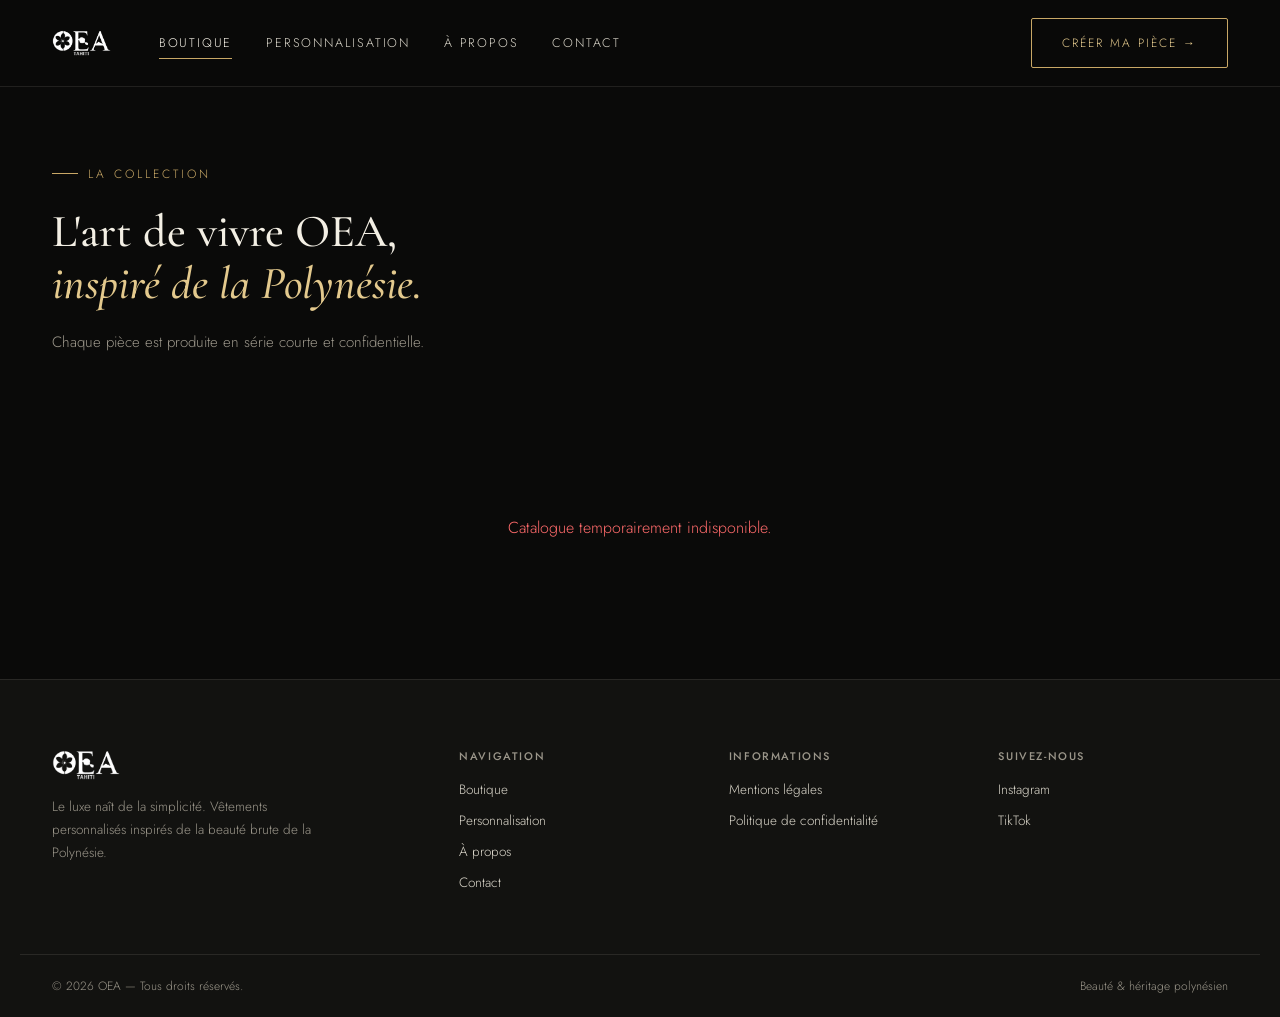
==== oea/index.html @ b90d3b5a "Add files via upload" ====
<!DOCTYPE html>
<html lang="fr">
<head>
<meta charset="UTF-8">
<meta name="viewport" content="width=device-width, initial-scale=1.0">
<title>Boutique — OEA</title>
<meta name="description" content="Découvrez la collection OEA : pièces exclusives façonnées et inspirées de la Polynésie.">
<link rel="icon" href="data:,">
<link rel="stylesheet" href="css/style.css">
<link rel="manifest" href="manifest.json">
<style>
  .product-grid-dynamic { display: grid; grid-template-columns: repeat(auto-fill, minmax(280px, 1fr)); gap: 24px; }
  .card-prod { background: #141414; border: 1px solid #222; border-radius: 12px; overflow: hidden; display: flex; flex-direction: column; justify-content: space-between; }
  .card-img-wrap { width: 100%; aspect-ratio: 1; background: #1a1a1a; overflow: hidden; position: relative; }
  .card-img-wrap img { width: 100%; height: 100%; object-fit: cover; }
  .card-content { padding: 20px; flex-grow: 1; display: flex; flex-direction: column; justify-content: space-between; }
  .card-badge { font-size: 11px; text-transform: uppercase; letter-spacing: 1.5px; color: #c5a880; margin-bottom: 8px; }
  .card-title { font-size: 1.15rem; font-weight: 600; color: #fff; margin-bottom: 6px; }
  .card-price { font-size: 1.25rem; font-weight: 700; color: #c5a880; margin-bottom: 12px; }
  .card-desc { font-size: 0.85rem; color: #999; line-height: 1.4; margin-bottom: 16px; }
  .btn-buy { display: block; text-align: center; background: #c5a880; color: #0a0a0a; font-weight: 600; padding: 10px; border-radius: 6px; text-decoration: none; transition: opacity 0.2s; }
  .btn-buy:hover { opacity: 0.9; }
</style>
</head>
<body>

<header class="site-header">
  <div class="header-inner">
    <a href="index.html" class="logo" aria-label="OEA Tahiti — accueil">
      <img src="assets/images/logo-oea-mark-dark.png" alt="OEA Tahiti" class="logo-mark-img">
    </a>
    <nav class="main-nav" id="main-nav">
      <a href="boutique.html" aria-current="page">Boutique</a>
      <a href="personnalisation.html">Personnalisation</a>
      <a href="a-propos.html">À propos</a>
      <a href="contact.html">Contact</a>
    </nav>
    <a href="personnalisation.html#devis" class="btn btn-outline-gold header-cta">Créer ma pièce →</a>
    <button class="nav-toggle" id="navToggle" aria-label="Ouvrir le menu" aria-expanded="false">☰</button>
  </div>
</header>

<main>
  <section class="page-hero">
    <div class="container">
      <span class="eyebrow">La collection</span>
      <h1>L'art de vivre OEA,<br><em>inspiré de la Polynésie.</em></h1>
      <p class="lead">Chaque pièce est produite en série courte et confidentielle.</p>
    </div>
  </section>

  <section class="section">
    <div class="container">
      <div id="loading" style="text-align:center; padding: 40px; color: #c5a880;">Chargement de la collection OEA...</div>
      <div id="error" style="display:none; text-align:center; color:#ff6b6b; padding: 30px;"></div>
      <div class="product-grid-dynamic" id="products"></div>
    </div>
  </section>
</main>

<footer class="site-footer">
  <div class="container footer-inner">
    <div class="footer-brand">
      <span class="logo">
        <img src="assets/images/logo-oea-mark-dark.png" alt="OEA Tahiti" class="logo-mark-img">
      </span>
      <p>Le luxe naît de la simplicité. Vêtements personnalisés inspirés de la beauté brute de la Polynésie.</p>
    </div>
    <div class="footer-col">
      <h4>Navigation</h4>
      <a href="boutique.html">Boutique</a>
      <a href="personnalisation.html">Personnalisation</a>
      <a href="a-propos.html">À propos</a>
      <a href="contact.html">Contact</a>
    </div>
    <div class="footer-col">
      <h4>Informations</h4>
      <a href="mentions-legales.html">Mentions légales</a>
      <a href="politique-confidentialite.html">Politique de confidentialité</a>
    </div>
    <div class="footer-col">
      <h4>Suivez-nous</h4>
      <a href="#" target="_blank" rel="noopener">Instagram</a>
      <a href="#" target="_blank" rel="noopener">TikTok</a>
    </div>
  </div>
  <div class="footer-bottom">
    <span>© 2026 OEA — Tous droits réservés.</span>
    <span>Beauté &amp; héritage polynésien</span>
  </div>
</footer>

<script>
  const API_URL = "https://oea.hinovadigital.workers.dev";

  function getField(fields, names) {
    for (const name of names) {
      if (fields[name] !== undefined && fields[name] !== null && fields[name] !== "") return fields[name];
    }
    return null;
  }

  async function loadProducts() {
    try {
      const res = await fetch(API_URL);
      if (!res.ok) throw new Error("Erreur " + res.status);
      const data = await res.json();
      const records = data.records || [];

      if (records.length === 0) {
        document.getElementById("error").style.display = "block";
        document.getElementById("error").textContent = "Aucun produit trouvé actuellement.";
        document.getElementById("loading").style.display = "none";
        return;
      }

      document.getElementById("products").innerHTML = records.map(record => {
        const f = record.fields || {};
        const name = getField(f, ["Nom", "Name", "Titre", "Title"]) || "Pièce OEA";
        const price = getField(f, ["Prix", "Price", "Prix (€)"]) || "";
        const category = getField(f, ["Catégorie", "Categorie", "Category"]) || "Édition Limitée";
        const desc = getField(f, ["Description", "Détails", "Details"]) || "";
        const stripeLink = getField(f, ["Stripe", "Lien Stripe", "Payment Link", "Url"]) || "personnalisation.html#devis";
        
        let imgUrl = "assets/images/produit-hoodie-front.jpg";
        const imgField = getField(f, ["Image", "Images", "Photos", "Photo"]);
        if (Array.isArray(imgField) && imgField[0]?.url) imgUrl = imgField[0].url;
        else if (typeof imgField === "string") imgUrl = imgField;

        return `
          <div class="card-prod">
            <div class="card-img-wrap">
              <img src="${imgUrl}" alt="${name}" loading="lazy">
            </div>
            <div class="card-content">
              <div>
                <span class="card-badge">${category}</span>
                <div class="card-title">${name}</div>
                <div class="card-price">${price}</div>
                <p class="card-desc">${desc}</p>
              </div>
              <a href="${stripeLink}" class="btn-buy">Commander →</a>
            </div>
          </div>
        `;
      }).join("");

      document.getElementById("loading").style.display = "none";
    } catch (err) {
      document.getElementById("loading").style.display = "none";
      document.getElementById("error").style.display = "block";
      document.getElementById("error").textContent = "Catalogue temporairement indisponible.";
    }
  }

  loadProducts();
  if ('serviceWorker' in navigator) navigator.serviceWorker.register('/sw.js');
</script>
<script src="js/main.js"></script>
</body>
</html>
---- oea/css/style.css ----
/* ==========================================================================
   OEA — feuille de style principale
   Marque minimaliste, luxe & héritage polynésien
   ========================================================================== */

@import url('https://fonts.googleapis.com/css2?family=Cormorant+Garamond:ital,wght@0,400;0,500;0,600;1,400;1,500&family=Jost:wght@300;400;500;600&display=swap');

:root {
  /* Couleurs */
  --oea-black: #0a0a09;
  --oea-black-soft: #121210;
  --oea-panel: #16160f;
  --oea-border: rgba(240, 235, 220, 0.1);
  --oea-cream: #f3efe4;
  --oea-text: #d9d5c9;
  --oea-text-muted: #9b968a;
  --oea-gold: #c9a866;
  --oea-gold-light: #e3c98d;
  --oea-blue: #7c9cc4;
  --oea-lagoon-1: #0d2b30;
  --oea-lagoon-2: #123a3f;
  --oea-lagoon-3: #1c5a5e;

  /* Typo */
  --font-display: 'Cormorant Garamond', 'Georgia', serif;
  --font-body: 'Jost', 'Segoe UI', sans-serif;

  /* Rythme */
  --container: 1240px;
  --radius: 2px;
}

* { box-sizing: border-box; }
html { scroll-behavior: smooth; }

html, body {
  margin: 0;
  padding: 0;
  background: var(--oea-black);
  color: var(--oea-text);
  font-family: var(--font-body);
  font-weight: 300;
  -webkit-font-smoothing: antialiased;
}

body { overflow-x: hidden; }

a { color: inherit; text-decoration: none; }
img { max-width: 100%; display: block; }
button { font-family: inherit; cursor: pointer; }

h1, h2, h3, h4 {
  font-family: var(--font-display);
  font-weight: 500;
  color: var(--oea-cream);
  line-height: 1.15;
  margin: 0;
}

em, .accent {
  font-style: italic;
  color: var(--oea-gold-light);
  font-weight: 500;
}

p { margin: 0; line-height: 1.7; color: var(--oea-text); }

.container {
  max-width: var(--container);
  margin: 0 auto;
  padding: 0 32px;
}

.eyebrow {
  display: inline-flex;
  align-items: center;
  gap: 10px;
  font-family: var(--font-body);
  font-size: 12px;
  letter-spacing: 3px;
  text-transform: uppercase;
  color: var(--oea-gold);
  margin-bottom: 20px;
}
.eyebrow::before {
  content: "";
  width: 26px;
  height: 1px;
  background: var(--oea-gold);
  display: inline-block;
}

.reduced-motion-safe { transition: none !important; animation: none !important; }
@media (prefers-reduced-motion: reduce) {
  * { transition: none !important; animation: none !important; scroll-behavior: auto !important; }
}

/* ------------------------- Boutons ------------------------- */
.btn {
  display: inline-flex;
  align-items: center;
  gap: 8px;
  padding: 15px 30px;
  font-family: var(--font-body);
  font-size: 12px;
  letter-spacing: 2px;
  text-transform: uppercase;
  border: 1px solid transparent;
  border-radius: var(--radius);
  transition: all 0.25s ease;
  white-space: nowrap;
}
.btn-gold {
  background: var(--oea-gold);
  color: var(--oea-black);
  font-weight: 500;
}
.btn-gold:hover { background: var(--oea-gold-light); transform: translateY(-1px); }
.btn-outline {
  border-color: rgba(243, 239, 228, 0.35);
  color: var(--oea-cream);
}
.btn-outline:hover { border-color: var(--oea-cream); background: rgba(255,255,255,0.04); }
.btn-outline-gold {
  border-color: var(--oea-gold);
  color: var(--oea-gold-light);
}
.btn-outline-gold:hover { background: rgba(201, 168, 102, 0.1); }
.btn:focus-visible, a:focus-visible, button:focus-visible, input:focus-visible, textarea:focus-visible, select:focus-visible {
  outline: 2px solid var(--oea-gold-light);
  outline-offset: 3px;
}

/* ------------------------- Header ------------------------- */
.site-header {
  position: sticky;
  top: 0;
  z-index: 100;
  background: rgba(10, 10, 9, 0.82);
  backdrop-filter: blur(10px);
  border-bottom: 1px solid var(--oea-border);
}
.header-inner {
  max-width: var(--container);
  margin: 0 auto;
  padding: 18px 32px;
  display: flex;
  align-items: center;
  gap: 40px;
}
.logo { display: flex; align-items: center; flex-shrink: 0; }
.logo-mark-img { display: block; height: 26px; width: auto; }
.footer-brand .logo-mark-img { height: 30px; }
/* Version agrandie et authentique pour la section symbolique (à propos) */
.logo-showcase-card {
  max-width: 420px;
  margin: 0 auto 8px;
  background: var(--oea-cream);
  border-radius: var(--radius);
  padding: 34px 30px 26px;
  display: flex;
  justify-content: center;
}
.logo-showcase-card img { display: block; height: 90px; width: auto; }
.logo-showcase-caption {
  text-align: center;
  font-family: var(--font-body);
  font-size: 12px;
  color: var(--oea-text-muted);
  margin-bottom: 50px;
}
.main-nav {
  display: flex;
  gap: 34px;
  margin: 0 auto 0 8px;
  flex: 1;
}
.main-nav a {
  font-size: 12.5px;
  letter-spacing: 1.8px;
  text-transform: uppercase;
  color: var(--oea-text);
  padding: 6px 0;
  border-bottom: 1px solid transparent;
  transition: color 0.2s ease, border-color 0.2s ease;
}
.main-nav a:hover, .main-nav a[aria-current="page"] {
  color: var(--oea-cream);
  border-color: var(--oea-gold);
}
.header-cta { flex-shrink: 0; }
.nav-toggle {
  display: none;
  background: none;
  border: 1px solid var(--oea-border);
  color: var(--oea-cream);
  width: 40px;
  height: 40px;
  font-size: 18px;
  border-radius: var(--radius);
}

@media (max-width: 900px) {
  .main-nav { display: none; }
  .header-cta { display: none; }
  .nav-toggle { display: block; }
  .header-inner { justify-content: space-between; padding: 16px 20px; }
  .main-nav.open {
    display: flex;
    flex-direction: column;
    position: absolute;
    top: 100%;
    left: 0;
    right: 0;
    background: var(--oea-black-soft);
    border-bottom: 1px solid var(--oea-border);
    padding: 18px 24px 26px;
    gap: 18px;
    margin: 0;
  }
  .main-nav.open + .header-cta,
  .header-cta.open { display: inline-flex; }
}

/* ------------------------- Hero ------------------------- */
.hero {
  position: relative;
  min-height: 88vh;
  display: flex;
  align-items: center;
  overflow: hidden;
  background: radial-gradient(ellipse at 75% 30%, var(--oea-lagoon-3) 0%, var(--oea-lagoon-2) 38%, var(--oea-lagoon-1) 62%, var(--oea-black) 100%);
}
.hero-bg-img {
  position: absolute;
  inset: 0;
  width: 100%;
  height: 100%;
  object-fit: cover;
  object-position: center;
}
.hero::after {
  content: "";
  position: absolute;
  inset: 0;
  background: linear-gradient(90deg, rgba(10,10,9,0.86) 0%, rgba(10,10,9,0.55) 42%, rgba(10,10,9,0.15) 68%, rgba(10,10,9,0.35) 100%);
  pointer-events: none;
}
.hero-inner {
  position: relative;
  z-index: 2;
  max-width: var(--container);
  margin: 0 auto;
  padding: 0 32px;
  width: 100%;
}
.hero-content { max-width: 640px; }
.hero h1 {
  font-size: clamp(34px, 5vw, 58px);
  margin-bottom: 24px;
}
.hero p.lead {
  font-size: 16px;
  color: var(--oea-text);
  max-width: 520px;
  margin-bottom: 34px;
}
.hero-ctas { display: flex; gap: 16px; flex-wrap: wrap; margin-bottom: 22px; }
.hero-note { font-size: 12px; color: var(--oea-text-muted); letter-spacing: 0.5px; }

/* ------------------------- Sections génériques ------------------------- */
.section { padding: 110px 0; }
.section-tight { padding: 70px 0; }
.section-head { display: flex; justify-content: space-between; align-items: flex-end; gap: 24px; margin-bottom: 56px; flex-wrap: wrap; }
.section-head h2 { font-size: clamp(28px, 3.4vw, 42px); max-width: 620px; }
.section-head .section-link { font-size: 12px; letter-spacing: 2px; text-transform: uppercase; color: var(--oea-gold-light); border-bottom: 1px solid rgba(201,168,102,0.4); padding-bottom: 4px; white-space: nowrap; }
.section-head .section-link:hover { border-color: var(--oea-gold-light); }
.section-alt { background: var(--oea-black-soft); }
.section-lede { max-width: 640px; margin: 0 auto 56px; text-align: center; }
.section-lede p { color: var(--oea-text-muted); font-size: 15px; }

/* ------------------------- Grille produits ------------------------- */
.product-grid {
  display: grid;
  grid-template-columns: repeat(4, 1fr);
  gap: 26px;
}
.product-card {
  background: var(--oea-panel);
  border: 1px solid var(--oea-border);
  border-radius: var(--radius);
  overflow: hidden;
  transition: border-color 0.25s ease, transform 0.25s ease;
}
.product-card:hover { border-color: rgba(201,168,102,0.4); transform: translateY(-4px); }
.product-media {
  position: relative;
  aspect-ratio: 4 / 5;
  background: linear-gradient(160deg, var(--oea-lagoon-2), var(--oea-black-soft));
  overflow: hidden;
}
.product-media img { width: 100%; height: 100%; object-fit: cover; }
.product-badge {
  position: absolute;
  top: 14px;
  left: 14px;
  background: rgba(10,10,9,0.72);
  border: 1px solid rgba(201,168,102,0.5);
  color: var(--oea-gold-light);
  font-size: 10px;
  letter-spacing: 1.6px;
  text-transform: uppercase;
  padding: 5px 10px;
}
.product-body { padding: 20px 20px 22px; }
.product-body h3 { font-size: 21px; margin-bottom: 6px; }
.product-body .desc { font-size: 13.5px; color: var(--oea-text-muted); margin-bottom: 16px; }
.product-foot { display: flex; align-items: center; justify-content: space-between; }
.product-price { font-family: var(--font-display); font-size: 19px; color: var(--oea-cream); }
.product-link { font-size: 11px; letter-spacing: 1.4px; text-transform: uppercase; color: var(--oea-gold-light); background: none; border: none; padding: 0; }
.product-link:hover { color: var(--oea-cream); }

@media (max-width: 1000px) { .product-grid { grid-template-columns: repeat(2, 1fr); } }
@media (max-width: 560px) { .product-grid { grid-template-columns: 1fr; } }

/* ------------------------- Maison / à propos split ------------------------- */
.split {
  display: grid;
  grid-template-columns: 0.9fr 1fr;
  gap: 70px;
  align-items: center;
}
.split-media { position: relative; }
.split-media .frame {
  position: relative;
  aspect-ratio: 3 / 4;
  background: linear-gradient(155deg, #3a2a12, #1a1206 60%, #0a0a09);
  border-radius: var(--radius);
  overflow: hidden;
}
.split-media .frame img { width: 100%; height: 100%; object-fit: cover; }
.split-tag {
  position: absolute;
  left: -1px;
  bottom: -1px;
  background: var(--oea-black);
  border: 1px solid var(--oea-border);
  padding: 20px 26px;
  max-width: 250px;
}
.split-tag .tag-title { font-family: var(--font-display); font-style: italic; color: var(--oea-gold-light); font-size: 20px; margin-bottom: 6px; }
.split-tag .tag-sub { font-size: 10.5px; letter-spacing: 1.4px; text-transform: uppercase; color: var(--oea-text-muted); }
.split-copy h2 { font-size: clamp(28px, 3.6vw, 44px); margin-bottom: 22px; }
.split-copy p { color: var(--oea-text-muted); margin-bottom: 18px; font-size: 15px; }
.stat-row { display: flex; gap: 42px; margin-top: 36px; padding-top: 30px; border-top: 1px solid var(--oea-border); flex-wrap: wrap; }
.stat-row .stat-num { font-family: var(--font-display); font-size: 28px; color: var(--oea-cream); }
.stat-row .stat-label { font-size: 10.5px; letter-spacing: 1.4px; text-transform: uppercase; color: var(--oea-text-muted); margin-top: 4px; }

@media (max-width: 880px) {
  .split { grid-template-columns: 1fr; gap: 40px; }
  .split-media .frame { aspect-ratio: 16/10; }
  .split-tag { position: static; margin-top: -1px; max-width: none; }
}

/* ------------------------- Feature grid (l'art de faire) ------------------------- */
.feature-grid {
  display: grid;
  grid-template-columns: repeat(4, 1fr);
  gap: 1px;
  background: var(--oea-border);
  border: 1px solid var(--oea-border);
}
.feature-card { background: var(--oea-black); padding: 34px 28px; }
.feature-icon { width: 30px; height: 30px; color: var(--oea-gold); margin-bottom: 20px; }
.feature-icon svg { width: 100%; height: 100%; }
.feature-card h3 { font-size: 18px; margin-bottom: 10px; }
.feature-card p { font-size: 13.5px; color: var(--oea-text-muted); }

@media (max-width: 900px) { .feature-grid { grid-template-columns: repeat(2, 1fr); } }
@media (max-width: 540px) { .feature-grid { grid-template-columns: 1fr; } }

/* ------------------------- Process (étapes) ------------------------- */
.process-list { display: grid; grid-template-columns: repeat(4, 1fr); gap: 26px; counter-reset: step; }
.process-step { position: relative; padding-top: 34px; border-top: 1px solid var(--oea-border); }
.process-step::before {
  counter-increment: step;
  content: "0" counter(step);
  font-family: var(--font-display);
  font-size: 15px;
  color: var(--oea-gold);
  display: block;
  margin-bottom: 14px;
  letter-spacing: 1px;
}
.process-step h3 { font-size: 17px; margin-bottom: 8px; }
.process-step p { font-size: 13.5px; color: var(--oea-text-muted); }
@media (max-width: 900px) { .process-list { grid-template-columns: repeat(2, 1fr); } }
@media (max-width: 540px) { .process-list { grid-template-columns: 1fr; } }

/* ------------------------- CTA bandeau ------------------------- */
.cta-banner {
  position: relative;
  padding: 90px 0;
  text-align: center;
  background: radial-gradient(ellipse at center, var(--oea-lagoon-2) 0%, var(--oea-black) 72%);
  border-top: 1px solid var(--oea-border);
  border-bottom: 1px solid var(--oea-border);
}
.cta-banner h2 { font-size: clamp(26px, 3.4vw, 40px); max-width: 620px; margin: 0 auto 18px; }
.cta-banner p { color: var(--oea-text-muted); max-width: 480px; margin: 0 auto 34px; }
.cta-banner .ctas { display: flex; justify-content: center; gap: 16px; flex-wrap: wrap; }

/* ------------------------- Devis / formulaire ------------------------- */
.devis-section { padding: 110px 0; }
.devis-grid { display: grid; grid-template-columns: 1fr 1.1fr; gap: 60px; align-items: center; }
.devis-visual { position: relative; aspect-ratio: 3/4; border-radius: var(--radius); overflow: hidden; background: linear-gradient(160deg, #24211a, #0a0a09 70%); }
.devis-visual img { width: 100%; height: 100%; object-fit: cover; opacity: 0.9; }
.devis-copy h2 { font-size: clamp(28px, 3.6vw, 42px); margin-bottom: 20px; }
.devis-copy p { color: var(--oea-text-muted); margin-bottom: 26px; font-size: 15px; max-width: 440px; }
.devis-points { list-style: none; margin: 0 0 0; padding: 0; }
.devis-points li { display: flex; align-items: baseline; gap: 10px; margin-bottom: 12px; font-size: 14px; color: var(--oea-text); }
.devis-points li::before { content: "☼"; color: var(--oea-gold); font-size: 13px; }

.devis-form {
  background: var(--oea-panel);
  border: 1px solid var(--oea-border);
  padding: 40px;
  border-radius: var(--radius);
}
.devis-form h3 { font-size: 22px; margin-bottom: 8px; }
.devis-form > p { color: var(--oea-text-muted); font-size: 13.5px; margin-bottom: 26px; }
.form-row { display: grid; grid-template-columns: 1fr 1fr; gap: 18px; margin-bottom: 18px; }
.field label {
  display: block;
  font-size: 10.5px;
  letter-spacing: 1.6px;
  text-transform: uppercase;
  color: var(--oea-text-muted);
  margin-bottom: 8px;
}
.field input, .field select, .field textarea {
  width: 100%;
  background: var(--oea-black);
  border: 1px solid var(--oea-border);
  color: var(--oea-cream);
  padding: 12px 14px;
  font-family: var(--font-body);
  font-size: 14px;
  border-radius: var(--radius);
}
.field input::placeholder, .field textarea::placeholder { color: #55524a; }
.field input:focus, .field select:focus, .field textarea:focus {
  border-color: var(--oea-gold);
  outline: none;
}
.field textarea { resize: vertical; min-height: 110px; }
.field-full { grid-column: 1 / -1; margin-bottom: 18px; }
.form-submit { width: 100%; justify-content: center; margin-top: 6px; }
.form-note { text-align: center; font-size: 11.5px; color: var(--oea-text-muted); margin-top: 14px; }
.form-status {
  display: none;
  align-items: center;
  gap: 10px;
  padding: 12px 14px;
  border: 1px solid rgba(201,168,102,0.4);
  background: rgba(201,168,102,0.08);
  color: var(--oea-gold-light);
  font-size: 13px;
  margin-bottom: 18px;
  border-radius: var(--radius);
}
.form-status.show { display: flex; }
.form-status.error { border-color: #a35b4a; background: rgba(163,91,74,0.1); color: #e3a494; }

@media (max-width: 880px) {
  .devis-grid { grid-template-columns: 1fr; }
  .devis-visual { aspect-ratio: 16/9; }
}
@media (max-width: 560px) {
  .form-row { grid-template-columns: 1fr; }
  .devis-form { padding: 26px; }
}

/* ------------------------- Contact simple ------------------------- */
.contact-grid { display: grid; grid-template-columns: 1fr 1fr; gap: 60px; }
.contact-info h2 { font-size: clamp(26px, 3.4vw, 38px); margin-bottom: 20px; }
.contact-info p { color: var(--oea-text-muted); margin-bottom: 30px; font-size: 15px; max-width: 420px; }
.contact-detail { margin-bottom: 22px; }
.contact-detail .label { font-size: 10.5px; letter-spacing: 1.6px; text-transform: uppercase; color: var(--oea-gold); margin-bottom: 6px; }
.contact-detail .value { font-size: 16px; color: var(--oea-cream); font-family: var(--font-display); }
@media (max-width: 880px) { .contact-grid { grid-template-columns: 1fr; } }

/* ------------------------- Modal produit ------------------------- */
.modal-overlay {
  position: fixed; inset: 0; background: rgba(10,10,9,0.86);
  display: none; align-items: center; justify-content: center;
  z-index: 200; padding: 24px; backdrop-filter: blur(4px);
}
.modal-overlay.open { display: flex; }
.modal-box {
  background: var(--oea-panel); border: 1px solid var(--oea-border);
  max-width: 560px; width: 100%; padding: 40px; position: relative; border-radius: var(--radius);
}
.modal-close {
  position: absolute; top: 16px; right: 16px; background: none; border: none;
  color: var(--oea-text-muted); font-size: 20px; line-height: 1;
}
.modal-close:hover { color: var(--oea-cream); }
.modal-badge { font-size: 10px; letter-spacing: 1.6px; text-transform: uppercase; color: var(--oea-gold-light); border: 1px solid rgba(201,168,102,0.5); display: inline-block; padding: 5px 10px; margin-bottom: 16px; }
.modal-box h3 { font-size: 28px; margin-bottom: 8px; }
.modal-price { font-family: var(--font-display); font-size: 20px; color: var(--oea-gold-light); margin-bottom: 18px; display: block; }
.modal-box p.modal-desc { color: var(--oea-text-muted); margin-bottom: 26px; font-size: 14.5px; }
.modal-actions { display: flex; gap: 14px; flex-wrap: wrap; }

/* ------------------------- Carrousel ------------------------- */
.carousel-section { padding: 100px 0; }
.carousel { position: relative; }
.carousel-track {
  display: flex;
  gap: 26px;
  overflow-x: auto;
  scroll-snap-type: x mandatory;
  scrollbar-width: none;
  padding-bottom: 4px;
}
.carousel-track::-webkit-scrollbar { display: none; }
.carousel-slide { flex: 0 0 auto; width: min(320px, 78vw); scroll-snap-align: start; }
.carousel-media {
  aspect-ratio: 4 / 5;
  border-radius: var(--radius);
  overflow: hidden;
  background: linear-gradient(160deg, var(--oea-lagoon-2), var(--oea-black-soft));
  border: 1px solid var(--oea-border);
}
.carousel-media img { width: 100%; height: 100%; object-fit: cover; }
.carousel-caption { margin-top: 16px; text-align: center; }
.carousel-caption .cap-title { font-family: var(--font-display); font-size: 18px; color: var(--oea-cream); }
.carousel-caption .cap-sub { font-size: 12px; color: var(--oea-text-muted); margin-top: 4px; }
.carousel-controls { display: flex; align-items: center; justify-content: center; gap: 20px; margin-top: 34px; }
.carousel-btn {
  width: 42px; height: 42px; border-radius: 50%;
  border: 1px solid var(--oea-border); background: var(--oea-black-soft);
  color: var(--oea-cream); font-size: 16px;
  display: flex; align-items: center; justify-content: center;
  transition: border-color 0.2s ease, color 0.2s ease;
}
.carousel-btn:hover { border-color: var(--oea-gold); color: var(--oea-gold-light); }
.carousel-dots { display: flex; gap: 9px; }
.carousel-dot { width: 7px; height: 7px; border-radius: 50%; background: var(--oea-border); border: none; padding: 0; }
.carousel-dot.active { background: var(--oea-gold); }

/* ------------------------- Footer ------------------------- */
.site-footer { background: var(--oea-black-soft); border-top: 1px solid var(--oea-border); padding: 70px 0 0; }
.footer-inner { display: grid; grid-template-columns: 1.6fr 1fr 1fr 1fr; gap: 40px; padding-bottom: 50px; }
.footer-brand .logo-text { font-size: 24px; }
.footer-brand p { color: var(--oea-text-muted); font-size: 13.5px; margin-top: 16px; max-width: 260px; }
.footer-col h4 { font-family: var(--font-body); font-size: 11px; letter-spacing: 1.6px; text-transform: uppercase; color: var(--oea-text-muted); font-weight: 500; margin-bottom: 18px; }
.footer-col a { display: block; font-size: 13.5px; color: var(--oea-text); margin-bottom: 12px; }
.footer-col a:hover { color: var(--oea-gold-light); }
.footer-bottom {
  border-top: 1px solid var(--oea-border);
  padding: 22px 32px;
  max-width: var(--container);
  margin: 0 auto;
  font-size: 12px;
  color: var(--oea-text-muted);
  display: flex;
  justify-content: space-between;
  flex-wrap: wrap;
  gap: 10px;
}
@media (max-width: 880px) {
  .footer-inner { grid-template-columns: 1fr 1fr; }
}
@media (max-width: 560px) {
  .footer-inner { grid-template-columns: 1fr; padding: 0 0 40px; }
}

/* ------------------------- Pages légales ------------------------- */
.legal-content { max-width: 780px; margin: 0 auto; }
.legal-content h2 { font-size: 20px; margin: 40px 0 14px; }
.legal-content h2:first-child { margin-top: 0; }
.legal-content p, .legal-content li { color: var(--oea-text-muted); font-size: 14.5px; margin-bottom: 12px; }
.legal-content ul { padding-left: 20px; }

/* ------------------------- Page hero (sous-pages) ------------------------- */
.page-hero { padding: 70px 0 20px; }
.page-hero .eyebrow { margin-bottom: 22px; }
.page-hero h1 { font-size: clamp(30px, 4vw, 46px); max-width: 720px; }
.page-hero p.lead { color: var(--oea-text-muted); max-width: 560px; margin-top: 20px; font-size: 15px; }
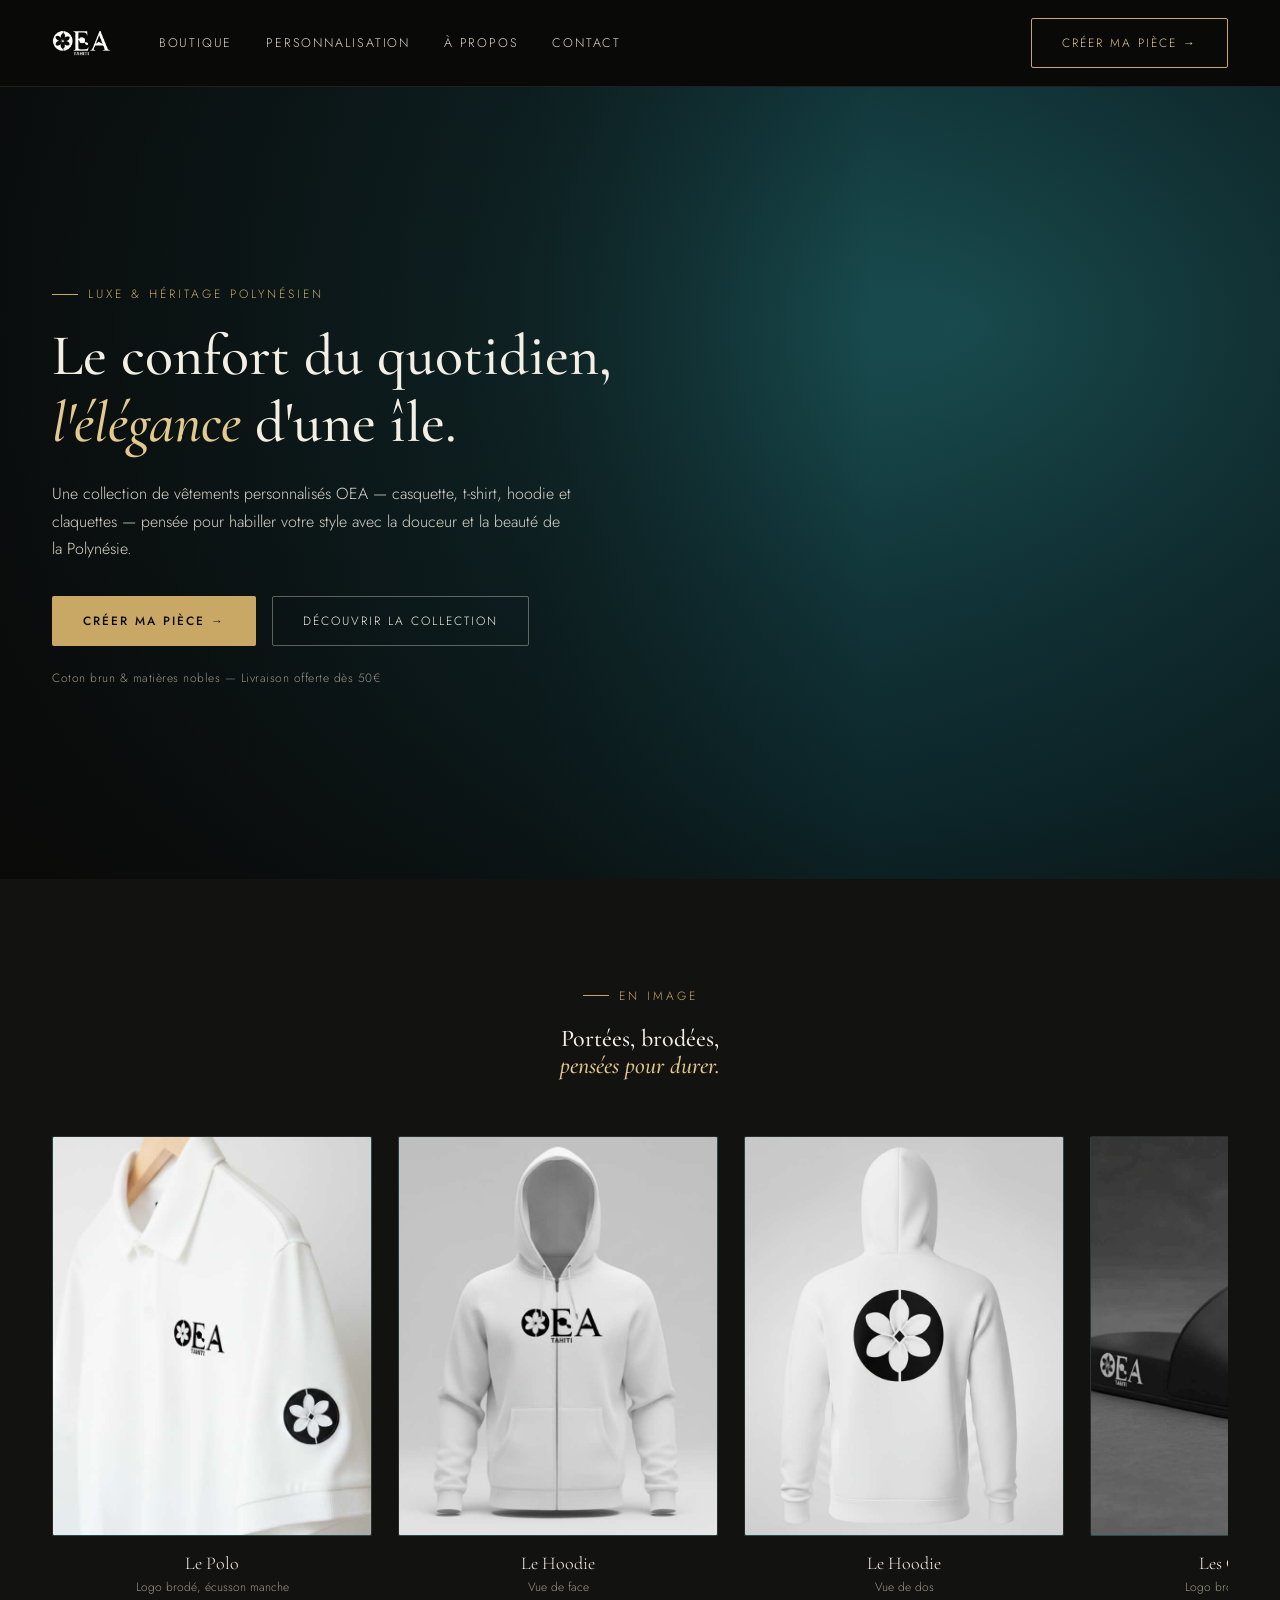
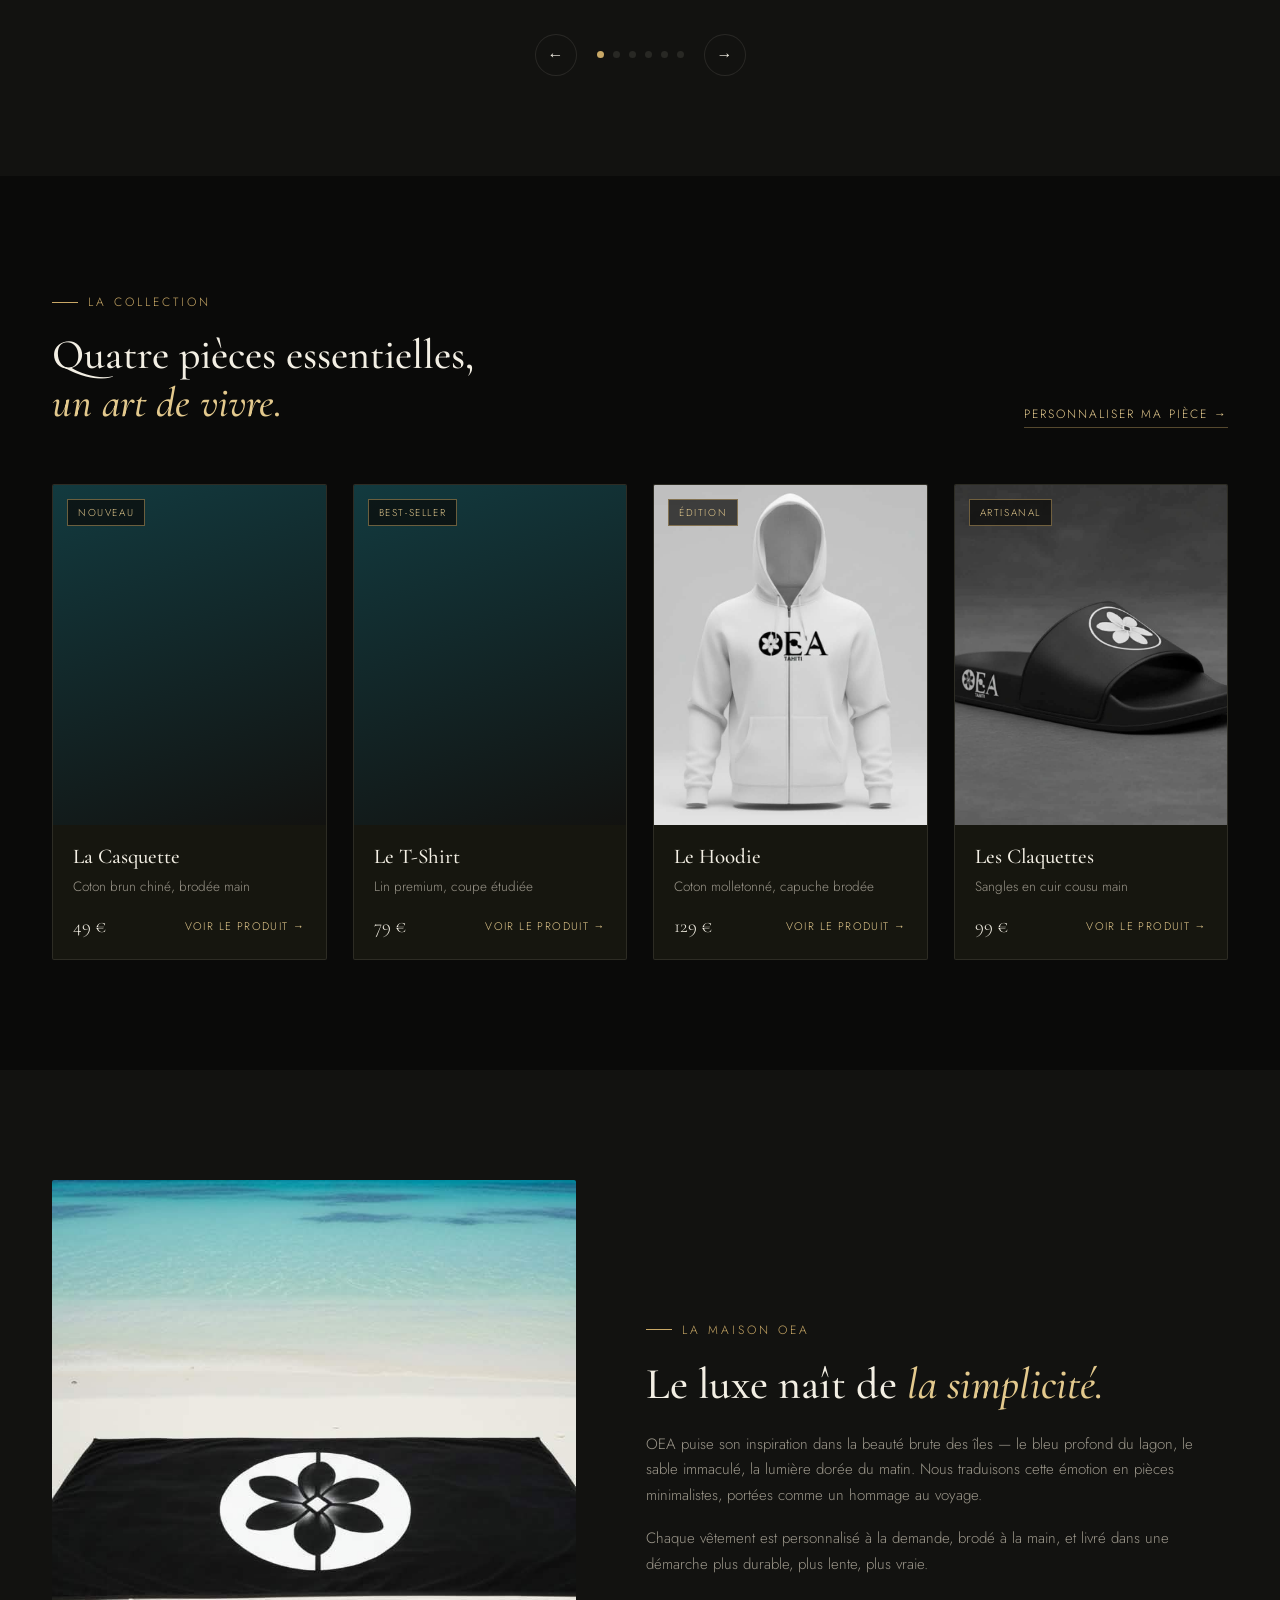
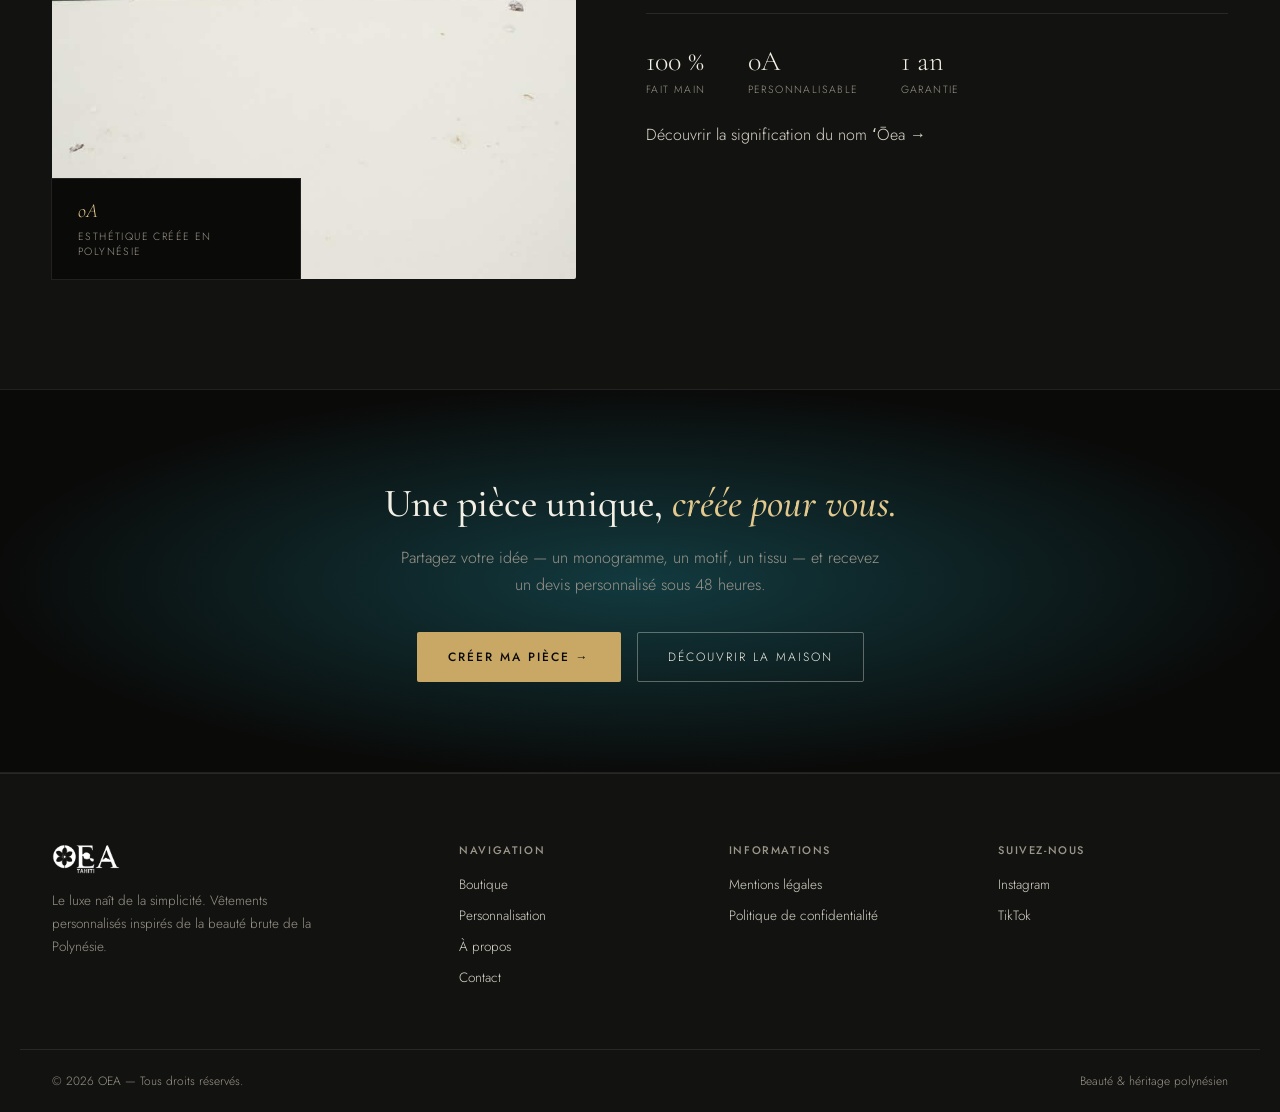
==== commit 3cdd5f88: "Revamp index.html with new content and structure Updated title and meta description for OEA Tahiti. " ====
--- a/oea/index.html
+++ b/oea/index.html
@@ -3,24 +3,22 @@
 <head>
 <meta charset="UTF-8">
 <meta name="viewport" content="width=device-width, initial-scale=1.0">
-<title>Boutique — OEA</title>
-<meta name="description" content="Découvrez la collection OEA : pièces exclusives façonnées et inspirées de la Polynésie.">
+<title>OEA Tahiti — ʻŌea, vêtements personnalisés inspirés de la Polynésie</title>
+<meta name="description" content="OEA Tahiti (ʻŌea, « beauté » en reo tāhiti) crée des vêtements personnalisés façonnés à la main : casquette, t-shirt, hoodie, claquettes. Un logo au tiare, à l'île et à la montagne de Tahiti. Édition limitée.">
 <link rel="icon" href="data:,">
 <link rel="stylesheet" href="css/style.css">
-<link rel="manifest" href="manifest.json">
-<style>
-  .product-grid-dynamic { display: grid; grid-template-columns: repeat(auto-fill, minmax(280px, 1fr)); gap: 24px; }
-  .card-prod { background: #141414; border: 1px solid #222; border-radius: 12px; overflow: hidden; display: flex; flex-direction: column; justify-content: space-between; }
-  .card-img-wrap { width: 100%; aspect-ratio: 1; background: #1a1a1a; overflow: hidden; position: relative; }
-  .card-img-wrap img { width: 100%; height: 100%; object-fit: cover; }
-  .card-content { padding: 20px; flex-grow: 1; display: flex; flex-direction: column; justify-content: space-between; }
-  .card-badge { font-size: 11px; text-transform: uppercase; letter-spacing: 1.5px; color: #c5a880; margin-bottom: 8px; }
-  .card-title { font-size: 1.15rem; font-weight: 600; color: #fff; margin-bottom: 6px; }
-  .card-price { font-size: 1.25rem; font-weight: 700; color: #c5a880; margin-bottom: 12px; }
-  .card-desc { font-size: 0.85rem; color: #999; line-height: 1.4; margin-bottom: 16px; }
-  .btn-buy { display: block; text-align: center; background: #c5a880; color: #0a0a0a; font-weight: 600; padding: 10px; border-radius: 6px; text-decoration: none; transition: opacity 0.2s; }
-  .btn-buy:hover { opacity: 0.9; }
-</style>
+<script type="application/ld+json">
+{
+  "@context": "https://schema.org",
+  "@type": "ClothingStore",
+  "name": "OEA Tahiti",
+  "alternateName": "ʻŌea",
+  "description": "ʻŌea signifie « beau, belle » en reo tāhiti (langue tahitienne), et évoque aussi la santé, le salut et la liberté. OEA Tahiti crée des vêtements personnalisés façonnés à la main, inspirés de la Polynésie française.",
+  "url": "https://www.oea-tahiti.pf/",
+  "inLanguage": "fr-FR",
+  "areaServed": "PF"
+}
+</script>
 </head>
 <body>
 
@@ -30,7 +28,7 @@
       <img src="assets/images/logo-oea-mark-dark.png" alt="OEA Tahiti" class="logo-mark-img">
     </a>
     <nav class="main-nav" id="main-nav">
-      <a href="boutique.html" aria-current="page">Boutique</a>
+      <a href="boutique.html">Boutique</a>
       <a href="personnalisation.html">Personnalisation</a>
       <a href="a-propos.html">À propos</a>
       <a href="contact.html">Contact</a>
@@ -41,21 +39,222 @@
 </header>
 
 <main>
-  <section class="page-hero">
-    <div class="container">
-      <span class="eyebrow">La collection</span>
-      <h1>L'art de vivre OEA,<br><em>inspiré de la Polynésie.</em></h1>
-      <p class="lead">Chaque pièce est produite en série courte et confidentielle.</p>
-    </div>
-  </section>
-
+
+  <!-- HERO -->
+  <section class="hero">
+    <img src="https://images.pexels.com/photos/30422272/pexels-photo-30422272.jpeg?auto=compress&cs=tinysrgb&w=1920" alt="" class="hero-bg-img" onerror="this.style.display='none'">
+    <div class="hero-inner">
+      <div class="hero-content">
+        <span class="eyebrow">Luxe &amp; héritage polynésien</span>
+        <h1>Le confort du quotidien,<br><em>l'élégance</em> d'une île.</h1>
+        <p class="lead">Une collection de vêtements personnalisés OEA — casquette, t-shirt, hoodie et claquettes — pensée pour habiller votre style avec la douceur et la beauté de la Polynésie.</p>
+        <div class="hero-ctas">
+          <a href="personnalisation.html#devis" class="btn btn-gold">Créer ma pièce →</a>
+          <a href="boutique.html" class="btn btn-outline">Découvrir la collection</a>
+        </div>
+        <p class="hero-note">Coton brun &amp; matières nobles — Livraison offerte dès 50€</p>
+      </div>
+    </div>
+  </section>
+
+  <!-- CARROUSEL PHOTOS PRODUIT -->
+  <section class="carousel-section section-alt">
+    <div class="container">
+      <div class="section-lede">
+        <span class="eyebrow" style="justify-content:center;">En image</span>
+        <h2>Portées, brodées,<br><em>pensées pour durer.</em></h2>
+      </div>
+      <div class="carousel">
+        <div class="carousel-track">
+          <div class="carousel-slide">
+            <div class="carousel-media">
+              <img src="assets/images/produit-polo-logo.jpg" alt="Polo OEA blanc, logo brodé tiaré sur la poitrine et écusson sur la manche">
+            </div>
+            <div class="carousel-caption">
+              <div class="cap-title">Le Polo</div>
+              <div class="cap-sub">Logo brodé, écusson manche</div>
+            </div>
+          </div>
+          <div class="carousel-slide">
+            <div class="carousel-media">
+              <img src="assets/images/produit-hoodie-front.jpg" alt="Hoodie zippé OEA blanc, logo OEA Tahiti brodé sur la poitrine">
+            </div>
+            <div class="carousel-caption">
+              <div class="cap-title">Le Hoodie</div>
+              <div class="cap-sub">Vue de face</div>
+            </div>
+          </div>
+          <div class="carousel-slide">
+            <div class="carousel-media">
+              <img src="assets/images/produit-hoodie-back.jpg" alt="Dos d'un hoodie OEA blanc, large fleur de tiaré brodée">
+            </div>
+            <div class="carousel-caption">
+              <div class="cap-title">Le Hoodie</div>
+              <div class="cap-sub">Vue de dos</div>
+            </div>
+          </div>
+          <div class="carousel-slide">
+            <div class="carousel-media">
+              <img src="assets/images/produit-claquettes.jpg" alt="Claquettes OEA noires, logo fleur de tiare sur la lanière">
+            </div>
+            <div class="carousel-caption">
+              <div class="cap-title">Les Claquettes</div>
+              <div class="cap-sub">Logo brodé sur la lanière</div>
+            </div>
+          </div>
+          <div class="carousel-slide">
+            <div class="carousel-media">
+              <img src="assets/images/produit-serviette-logo.jpg" alt="Serviette de plage OEA noire, logo complet, posée sur le sable face au lagon">
+            </div>
+            <div class="carousel-caption">
+              <div class="cap-title">La Serviette</div>
+              <div class="cap-sub">Logo complet, face au lagon</div>
+            </div>
+          </div>
+          <div class="carousel-slide">
+            <div class="carousel-media">
+              <img src="assets/images/produit-boxer.jpg" alt="Boxer OEA blanc, ceinture logotée, fleur de tiare brodée">
+            </div>
+            <div class="carousel-caption">
+              <div class="cap-title">Le Boxer</div>
+              <div class="cap-sub">Bientôt dans la collection</div>
+            </div>
+          </div>
+        </div>
+        <div class="carousel-controls">
+          <button type="button" class="carousel-btn" data-carousel-prev aria-label="Photo précédente">←</button>
+          <div class="carousel-dots" data-carousel-dots></div>
+          <button type="button" class="carousel-btn" data-carousel-next aria-label="Photo suivante">→</button>
+        </div>
+      </div>
+    </div>
+  </section>
+
+  <!-- COLLECTION (aperçu) -->
   <section class="section">
     <div class="container">
-      <div id="loading" style="text-align:center; padding: 40px; color: #c5a880;">Chargement de la collection OEA...</div>
-      <div id="error" style="display:none; text-align:center; color:#ff6b6b; padding: 30px;"></div>
-      <div class="product-grid-dynamic" id="products"></div>
-    </div>
-  </section>
+      <div class="section-head">
+        <div>
+          <span class="eyebrow">La collection</span>
+          <h2>Quatre pièces essentielles,<br><em>un art de vivre.</em></h2>
+        </div>
+        <a href="personnalisation.html" class="section-link">Personnaliser ma pièce →</a>
+      </div>
+
+      <div class="product-grid">
+        <article class="product-card">
+          <div class="product-media">
+            <span class="product-badge">Nouveau</span>
+            <img src="https://images.unsplash.com/photo-1691256676359-20e5c6d4bc92?auto=format&fit=crop&w=800&q=80" alt="Casquette OEA en coton brun chiné" onerror="this.style.display='none'">
+          </div>
+          <div class="product-body">
+            <h3>La Casquette</h3>
+            <p class="desc">Coton brun chiné, brodée main</p>
+            <div class="product-foot">
+              <span class="product-price">49 €</span>
+              <a href="boutique.html" class="product-link">Voir le produit →</a>
+            </div>
+          </div>
+        </article>
+
+        <article class="product-card">
+          <div class="product-media">
+            <span class="product-badge">Best-seller</span>
+            <img src="https://images.unsplash.com/photo-1620799139652-715e4d5b232d?auto=format&fit=crop&w=800&q=80" alt="T-shirt OEA en lin premium" onerror="this.style.display='none'">
+          </div>
+          <div class="product-body">
+            <h3>Le T-Shirt</h3>
+            <p class="desc">Lin premium, coupe étudiée</p>
+            <div class="product-foot">
+              <span class="product-price">79 €</span>
+              <a href="boutique.html" class="product-link">Voir le produit →</a>
+            </div>
+          </div>
+        </article>
+
+        <article class="product-card">
+          <div class="product-media">
+            <span class="product-badge">Édition</span>
+            <img src="assets/images/produit-hoodie-front.jpg" alt="Hoodie OEA en coton molletonné, logo brodé">
+          </div>
+          <div class="product-body">
+            <h3>Le Hoodie</h3>
+            <p class="desc">Coton molletonné, capuche brodée</p>
+            <div class="product-foot">
+              <span class="product-price">129 €</span>
+              <a href="boutique.html" class="product-link">Voir le produit →</a>
+            </div>
+          </div>
+        </article>
+
+        <article class="product-card">
+          <div class="product-media">
+            <span class="product-badge">Artisanal</span>
+            <img src="assets/images/produit-claquettes.jpg" alt="Claquettes OEA — slide noir, logo fleur de tiare brodé">
+          </div>
+          <div class="product-body">
+            <h3>Les Claquettes</h3>
+            <p class="desc">Sangles en cuir cousu main</p>
+            <div class="product-foot">
+              <span class="product-price">99 €</span>
+              <a href="boutique.html" class="product-link">Voir le produit →</a>
+            </div>
+          </div>
+        </article>
+      </div>
+    </div>
+  </section>
+
+  <!-- MAISON OEA (aperçu) -->
+  <section class="section section-alt">
+    <div class="container">
+      <div class="split">
+        <div class="split-media">
+          <div class="frame">
+            <img src="assets/images/produit-serviette-fleur.jpg" alt="Fleur OEA brodée sur serviette de plage noire, lagon turquoise en arrière-plan">
+          </div>
+          <div class="split-tag">
+            <div class="tag-title">oA</div>
+            <div class="tag-sub">Esthétique créée en Polynésie</div>
+          </div>
+        </div>
+        <div class="split-copy">
+          <span class="eyebrow">La maison OEA</span>
+          <h2>Le luxe naît de <em>la simplicité.</em></h2>
+          <p>OEA puise son inspiration dans la beauté brute des îles — le bleu profond du lagon, le sable immaculé, la lumière dorée du matin. Nous traduisons cette émotion en pièces minimalistes, portées comme un hommage au voyage.</p>
+          <p>Chaque vêtement est personnalisé à la demande, brodé à la main, et livré dans une démarche plus durable, plus lente, plus vraie.</p>
+          <div class="stat-row">
+            <div>
+              <div class="stat-num">100 %</div>
+              <div class="stat-label">Fait main</div>
+            </div>
+            <div>
+              <div class="stat-num">0A</div>
+              <div class="stat-label">Personnalisable</div>
+            </div>
+            <div>
+              <div class="stat-num">1 an</div>
+              <div class="stat-label">Garantie</div>
+            </div>
+          </div>
+          <a href="a-propos.html#signification" class="section-link" style="display:inline-block; margin-top:26px;">Découvrir la signification du nom ʻŌea →</a>
+        </div>
+      </div>
+    </div>
+  </section>
+
+  <!-- CTA -->
+  <section class="cta-banner">
+    <div class="container">
+      <h2>Une pièce unique, <em>créée pour vous.</em></h2>
+      <p>Partagez votre idée — un monogramme, un motif, un tissu — et recevez un devis personnalisé sous 48 heures.</p>
+      <div class="ctas">
+        <a href="personnalisation.html#devis" class="btn btn-gold">Créer ma pièce →</a>
+        <a href="a-propos.html" class="btn btn-outline">Découvrir la maison</a>
+      </div>
+    </div>
+  </section>
+
 </main>
 
 <footer class="site-footer">
@@ -85,77 +284,11 @@
     </div>
   </div>
   <div class="footer-bottom">
-    <span>© 2026 OEA — Tous droits réservés.</span>
+    <span>© <span data-year>2026</span> OEA — Tous droits réservés.</span>
     <span>Beauté &amp; héritage polynésien</span>
   </div>
 </footer>
 
-<script>
-  const API_URL = "https://oea.hinovadigital.workers.dev";
-
-  function getField(fields, names) {
-    for (const name of names) {
-      if (fields[name] !== undefined && fields[name] !== null && fields[name] !== "") return fields[name];
-    }
-    return null;
-  }
-
-  async function loadProducts() {
-    try {
-      const res = await fetch(API_URL);
-      if (!res.ok) throw new Error("Erreur " + res.status);
-      const data = await res.json();
-      const records = data.records || [];
-
-      if (records.length === 0) {
-        document.getElementById("error").style.display = "block";
-        document.getElementById("error").textContent = "Aucun produit trouvé actuellement.";
-        document.getElementById("loading").style.display = "none";
-        return;
-      }
-
-      document.getElementById("products").innerHTML = records.map(record => {
-        const f = record.fields || {};
-        const name = getField(f, ["Nom", "Name", "Titre", "Title"]) || "Pièce OEA";
-        const price = getField(f, ["Prix", "Price", "Prix (€)"]) || "";
-        const category = getField(f, ["Catégorie", "Categorie", "Category"]) || "Édition Limitée";
-        const desc = getField(f, ["Description", "Détails", "Details"]) || "";
-        const stripeLink = getField(f, ["Stripe", "Lien Stripe", "Payment Link", "Url"]) || "personnalisation.html#devis";
-        
-        let imgUrl = "assets/images/produit-hoodie-front.jpg";
-        const imgField = getField(f, ["Image", "Images", "Photos", "Photo"]);
-        if (Array.isArray(imgField) && imgField[0]?.url) imgUrl = imgField[0].url;
-        else if (typeof imgField === "string") imgUrl = imgField;
-
-        return `
-          <div class="card-prod">
-            <div class="card-img-wrap">
-              <img src="${imgUrl}" alt="${name}" loading="lazy">
-            </div>
-            <div class="card-content">
-              <div>
-                <span class="card-badge">${category}</span>
-                <div class="card-title">${name}</div>
-                <div class="card-price">${price}</div>
-                <p class="card-desc">${desc}</p>
-              </div>
-              <a href="${stripeLink}" class="btn-buy">Commander →</a>
-            </div>
-          </div>
-        `;
-      }).join("");
-
-      document.getElementById("loading").style.display = "none";
-    } catch (err) {
-      document.getElementById("loading").style.display = "none";
-      document.getElementById("error").style.display = "block";
-      document.getElementById("error").textContent = "Catalogue temporairement indisponible.";
-    }
-  }
-
-  loadProducts();
-  if ('serviceWorker' in navigator) navigator.serviceWorker.register('/sw.js');
-</script>
 <script src="js/main.js"></script>
 </body>
-</html>+</html>
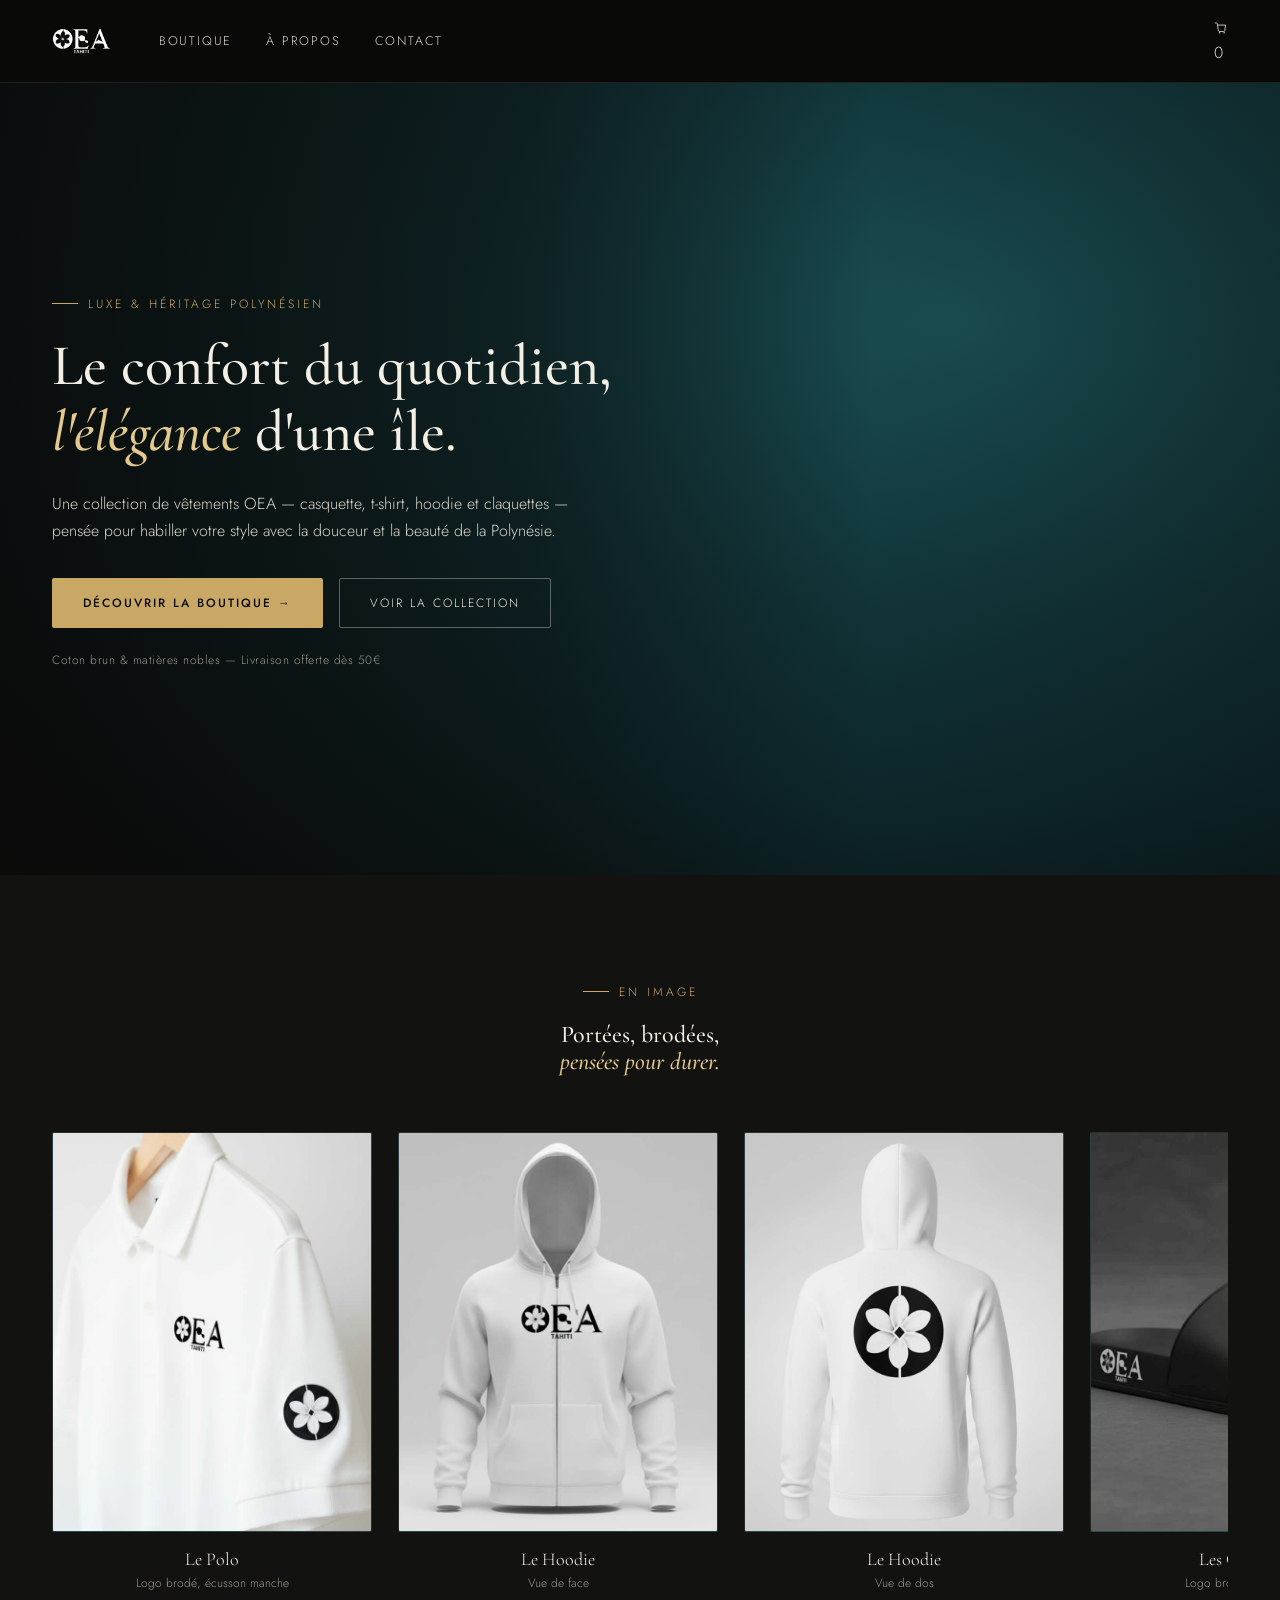
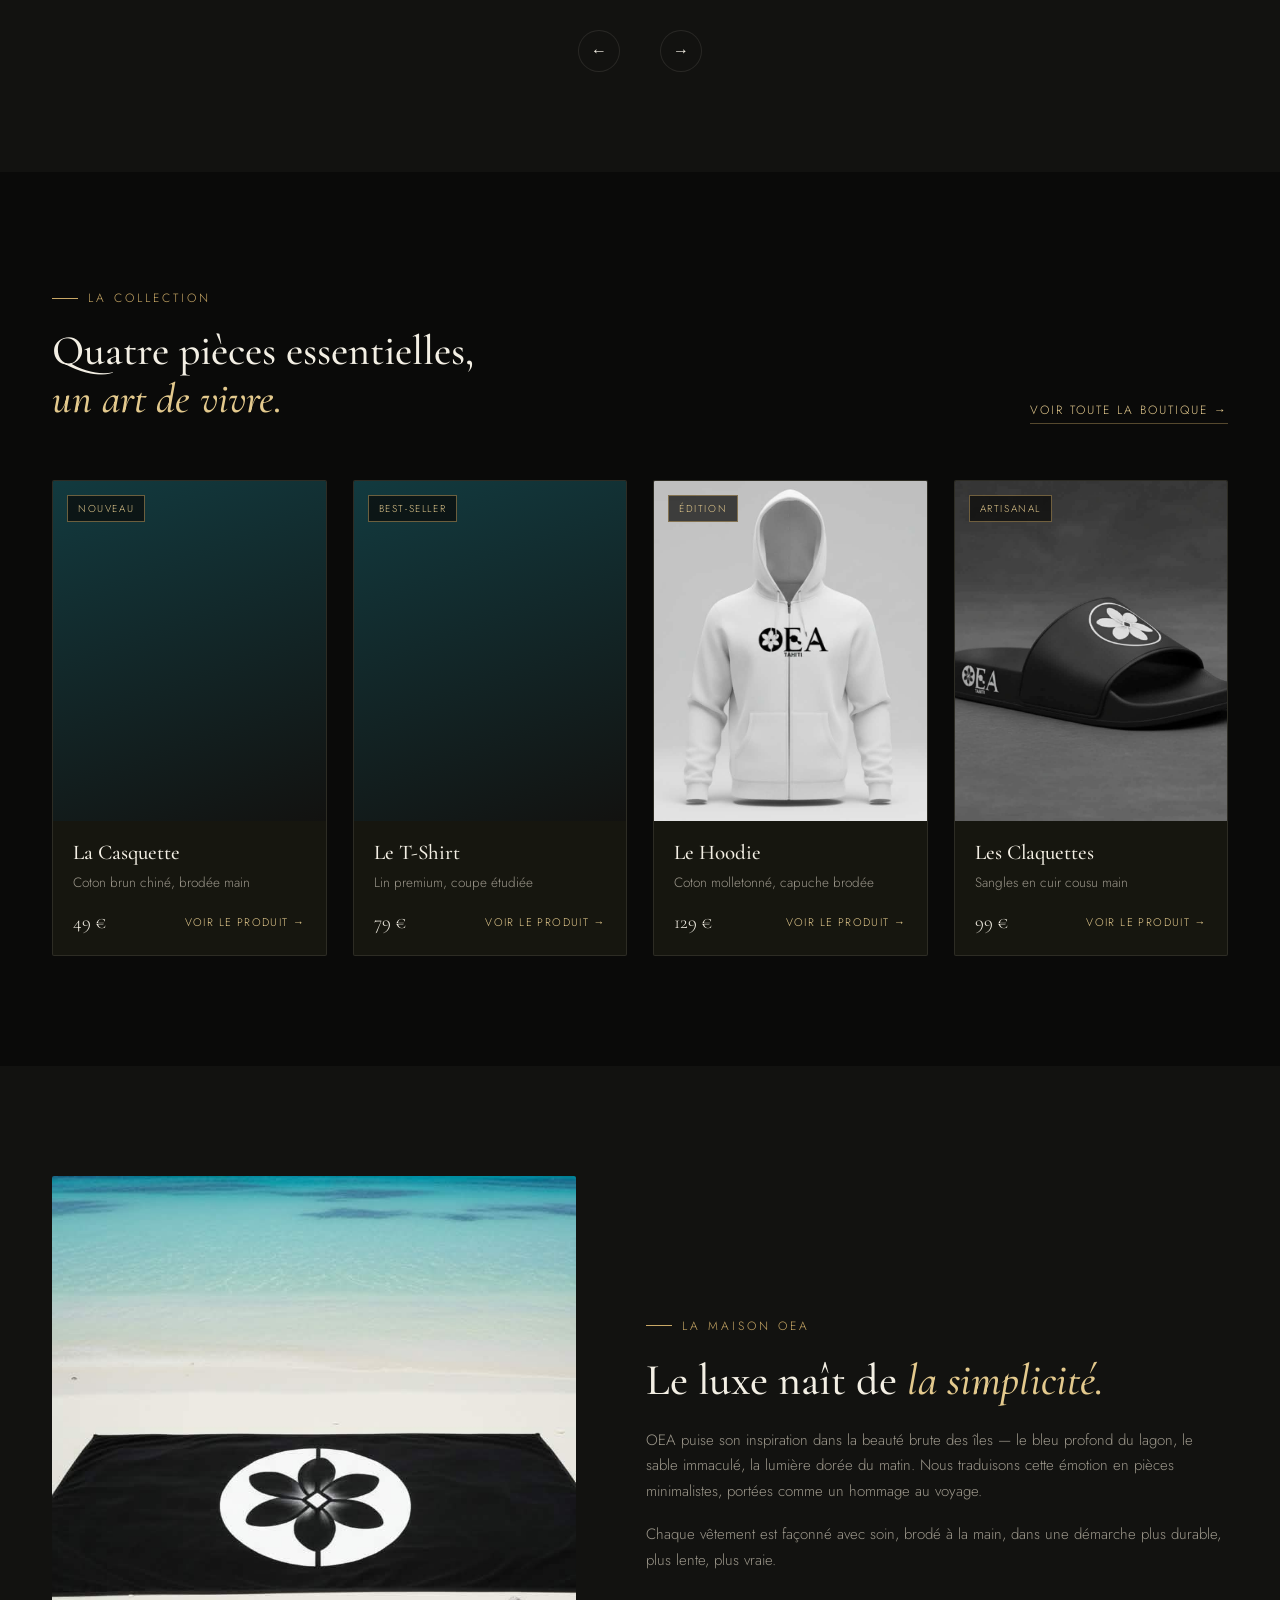
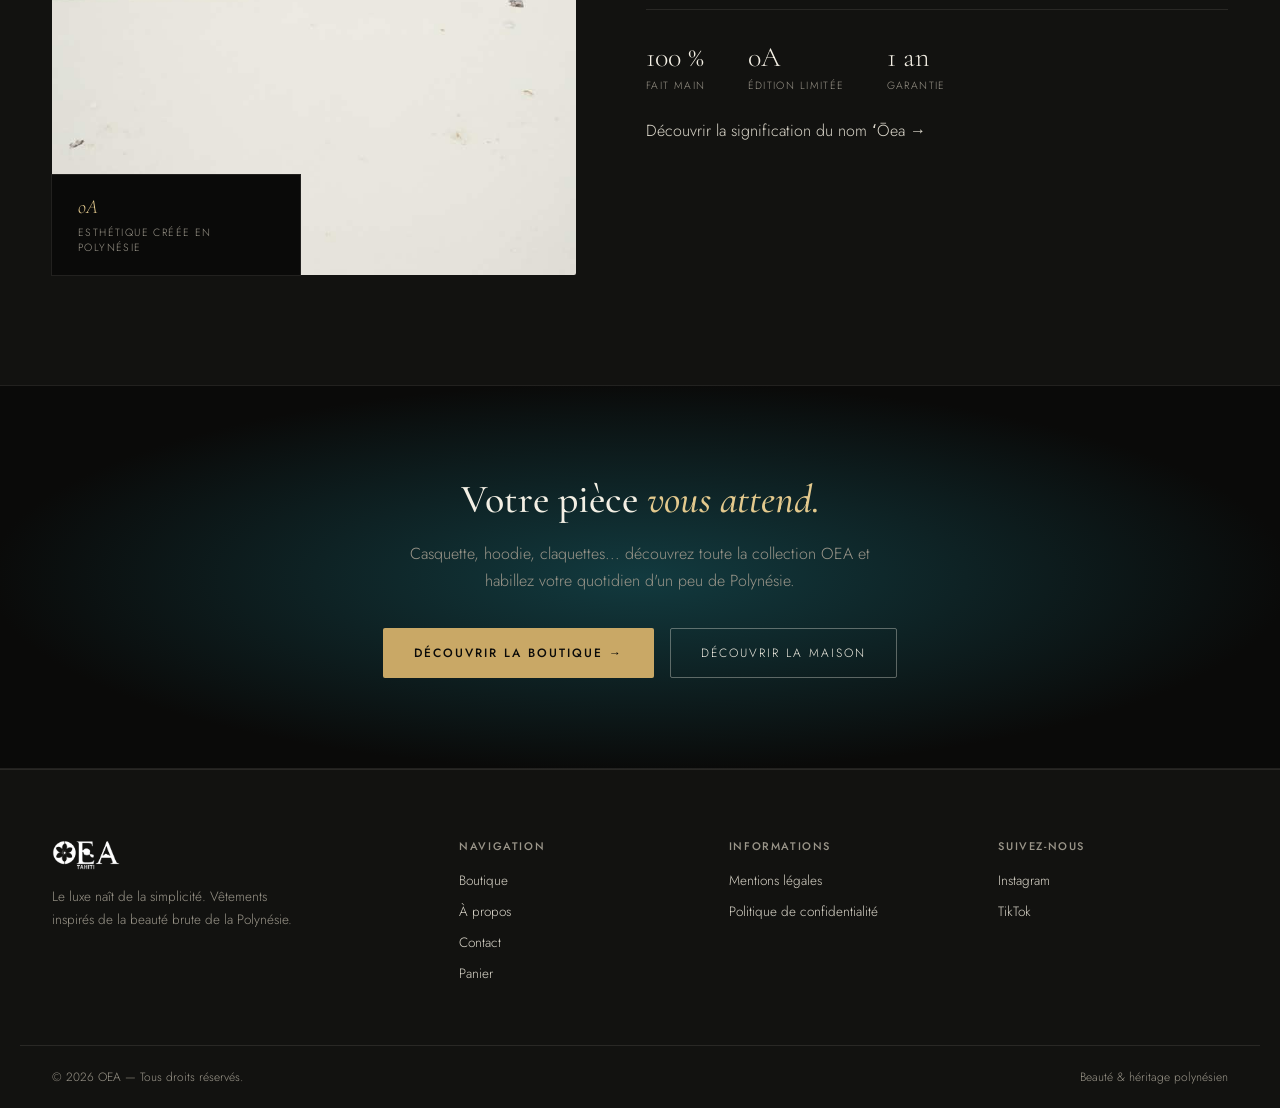
==== commit 0a56320e: "Update index.html with new metadata and links" ====
--- a/oea/index.html
+++ b/oea/index.html
@@ -3,9 +3,20 @@
 <head>
 <meta charset="UTF-8">
 <meta name="viewport" content="width=device-width, initial-scale=1.0">
-<title>OEA Tahiti — ʻŌea, vêtements personnalisés inspirés de la Polynésie</title>
-<meta name="description" content="OEA Tahiti (ʻŌea, « beauté » en reo tāhiti) crée des vêtements personnalisés façonnés à la main : casquette, t-shirt, hoodie, claquettes. Un logo au tiare, à l'île et à la montagne de Tahiti. Édition limitée.">
-<link rel="icon" href="data:,">
+<title>OEA Tahiti — ʻŌea, vêtements inspirés de la Polynésie</title>
+<meta name="description" content="OEA Tahiti (ʻŌea, « beauté » en reo tāhiti) crée des vêtements façonnés à la main : casquette, t-shirt, hoodie, claquettes. Un logo au tiare, à l'île et à la montagne de Tahiti. Édition limitée.">
+<link rel="manifest" href="manifest.json">
+<meta name="theme-color" content="#0a0a09">
+<link rel="icon" type="image/png" sizes="32x32" href="assets/icons/favicon-32.png">
+<link rel="icon" type="image/png" sizes="16x16" href="assets/icons/favicon-16.png">
+<link rel="apple-touch-icon" sizes="180x180" href="assets/icons/apple-touch-icon.png">
+<link rel="apple-touch-icon" sizes="167x167" href="assets/icons/apple-touch-icon-167.png">
+<link rel="apple-touch-icon" sizes="152x152" href="assets/icons/apple-touch-icon-152.png">
+<link rel="apple-touch-icon" sizes="120x120" href="assets/icons/apple-touch-icon-120.png">
+<meta name="apple-mobile-web-app-capable" content="yes">
+<meta name="apple-mobile-web-app-status-bar-style" content="black-translucent">
+<meta name="apple-mobile-web-app-title" content="OEA">
+<meta name="mobile-web-app-capable" content="yes">
 <link rel="stylesheet" href="css/style.css">
 <script type="application/ld+json">
 {
@@ -13,7 +24,7 @@
   "@type": "ClothingStore",
   "name": "OEA Tahiti",
   "alternateName": "ʻŌea",
-  "description": "ʻŌea signifie « beau, belle » en reo tāhiti (langue tahitienne), et évoque aussi la santé, le salut et la liberté. OEA Tahiti crée des vêtements personnalisés façonnés à la main, inspirés de la Polynésie française.",
+  "description": "ʻŌea signifie « beau, belle » en reo tāhiti (langue tahitienne), et évoque aussi la santé, le salut et la liberté. OEA Tahiti crée des vêtements façonnés à la main, inspirés de la Polynésie française.",
   "url": "https://www.oea-tahiti.pf/",
   "inLanguage": "fr-FR",
   "areaServed": "PF"
@@ -29,11 +40,17 @@
     </a>
     <nav class="main-nav" id="main-nav">
       <a href="boutique.html">Boutique</a>
-      <a href="personnalisation.html">Personnalisation</a>
       <a href="a-propos.html">À propos</a>
       <a href="contact.html">Contact</a>
     </nav>
-    <a href="personnalisation.html#devis" class="btn btn-outline-gold header-cta">Créer ma pièce →</a>
+    <a href="panier.html" class="cart-link" aria-label="Voir le panier">
+      <svg class="cart-icon" viewBox="0 0 24 24" fill="none" stroke="currentColor" stroke-width="1.5" aria-hidden="true">
+        <path d="M6 7h14l-1.5 9.2a2 2 0 0 1-2 1.8H9.4a2 2 0 0 1-2-1.8L5.6 4.4A1 1 0 0 0 4.6 3.5H2" stroke-linecap="round" stroke-linejoin="round"/>
+        <circle cx="9.5" cy="20.3" r="1.3" fill="currentColor" stroke="none"/>
+        <circle cx="17.3" cy="20.3" r="1.3" fill="currentColor" stroke="none"/>
+      </svg>
+      <span class="cart-badge" data-cart-count>0</span>
+    </a>
     <button class="nav-toggle" id="navToggle" aria-label="Ouvrir le menu" aria-expanded="false">☰</button>
   </div>
 </header>
@@ -47,10 +64,10 @@
       <div class="hero-content">
         <span class="eyebrow">Luxe &amp; héritage polynésien</span>
         <h1>Le confort du quotidien,<br><em>l'élégance</em> d'une île.</h1>
-        <p class="lead">Une collection de vêtements personnalisés OEA — casquette, t-shirt, hoodie et claquettes — pensée pour habiller votre style avec la douceur et la beauté de la Polynésie.</p>
+        <p class="lead">Une collection de vêtements OEA — casquette, t-shirt, hoodie et claquettes — pensée pour habiller votre style avec la douceur et la beauté de la Polynésie.</p>
         <div class="hero-ctas">
-          <a href="personnalisation.html#devis" class="btn btn-gold">Créer ma pièce →</a>
-          <a href="boutique.html" class="btn btn-outline">Découvrir la collection</a>
+          <a href="boutique.html" class="btn btn-gold">Découvrir la boutique →</a>
+          <a href="#collection" class="btn btn-outline">Voir la collection</a>
         </div>
         <p class="hero-note">Coton brun &amp; matières nobles — Livraison offerte dès 50€</p>
       </div>
@@ -131,14 +148,14 @@
   </section>
 
   <!-- COLLECTION (aperçu) -->
-  <section class="section">
+  <section class="section" id="collection">
     <div class="container">
       <div class="section-head">
         <div>
           <span class="eyebrow">La collection</span>
           <h2>Quatre pièces essentielles,<br><em>un art de vivre.</em></h2>
         </div>
-        <a href="personnalisation.html" class="section-link">Personnaliser ma pièce →</a>
+        <a href="boutique.html" class="section-link">Voir toute la boutique →</a>
       </div>
 
       <div class="product-grid">
@@ -222,7 +239,7 @@
           <span class="eyebrow">La maison OEA</span>
           <h2>Le luxe naît de <em>la simplicité.</em></h2>
           <p>OEA puise son inspiration dans la beauté brute des îles — le bleu profond du lagon, le sable immaculé, la lumière dorée du matin. Nous traduisons cette émotion en pièces minimalistes, portées comme un hommage au voyage.</p>
-          <p>Chaque vêtement est personnalisé à la demande, brodé à la main, et livré dans une démarche plus durable, plus lente, plus vraie.</p>
+          <p>Chaque vêtement est façonné avec soin, brodé à la main, dans une démarche plus durable, plus lente, plus vraie.</p>
           <div class="stat-row">
             <div>
               <div class="stat-num">100 %</div>
@@ -230,7 +247,7 @@
             </div>
             <div>
               <div class="stat-num">0A</div>
-              <div class="stat-label">Personnalisable</div>
+              <div class="stat-label">Édition limitée</div>
             </div>
             <div>
               <div class="stat-num">1 an</div>
@@ -246,10 +263,10 @@
   <!-- CTA -->
   <section class="cta-banner">
     <div class="container">
-      <h2>Une pièce unique, <em>créée pour vous.</em></h2>
-      <p>Partagez votre idée — un monogramme, un motif, un tissu — et recevez un devis personnalisé sous 48 heures.</p>
+      <h2>Votre pièce <em>vous attend.</em></h2>
+      <p>Casquette, hoodie, claquettes... découvrez toute la collection OEA et habillez votre quotidien d'un peu de Polynésie.</p>
       <div class="ctas">
-        <a href="personnalisation.html#devis" class="btn btn-gold">Créer ma pièce →</a>
+        <a href="boutique.html" class="btn btn-gold">Découvrir la boutique →</a>
         <a href="a-propos.html" class="btn btn-outline">Découvrir la maison</a>
       </div>
     </div>
@@ -263,14 +280,14 @@
       <span class="logo">
         <img src="assets/images/logo-oea-mark-dark.png" alt="OEA Tahiti" class="logo-mark-img">
       </span>
-      <p>Le luxe naît de la simplicité. Vêtements personnalisés inspirés de la beauté brute de la Polynésie.</p>
+      <p>Le luxe naît de la simplicité. Vêtements inspirés de la beauté brute de la Polynésie.</p>
     </div>
     <div class="footer-col">
       <h4>Navigation</h4>
       <a href="boutique.html">Boutique</a>
-      <a href="personnalisation.html">Personnalisation</a>
       <a href="a-propos.html">À propos</a>
       <a href="contact.html">Contact</a>
+      <a href="panier.html">Panier</a>
     </div>
     <div class="footer-col">
       <h4>Informations</h4>
@@ -289,6 +306,7 @@
   </div>
 </footer>
 
+<script src="js/cart.js"></script>
 <script src="js/main.js"></script>
 </body>
 </html>
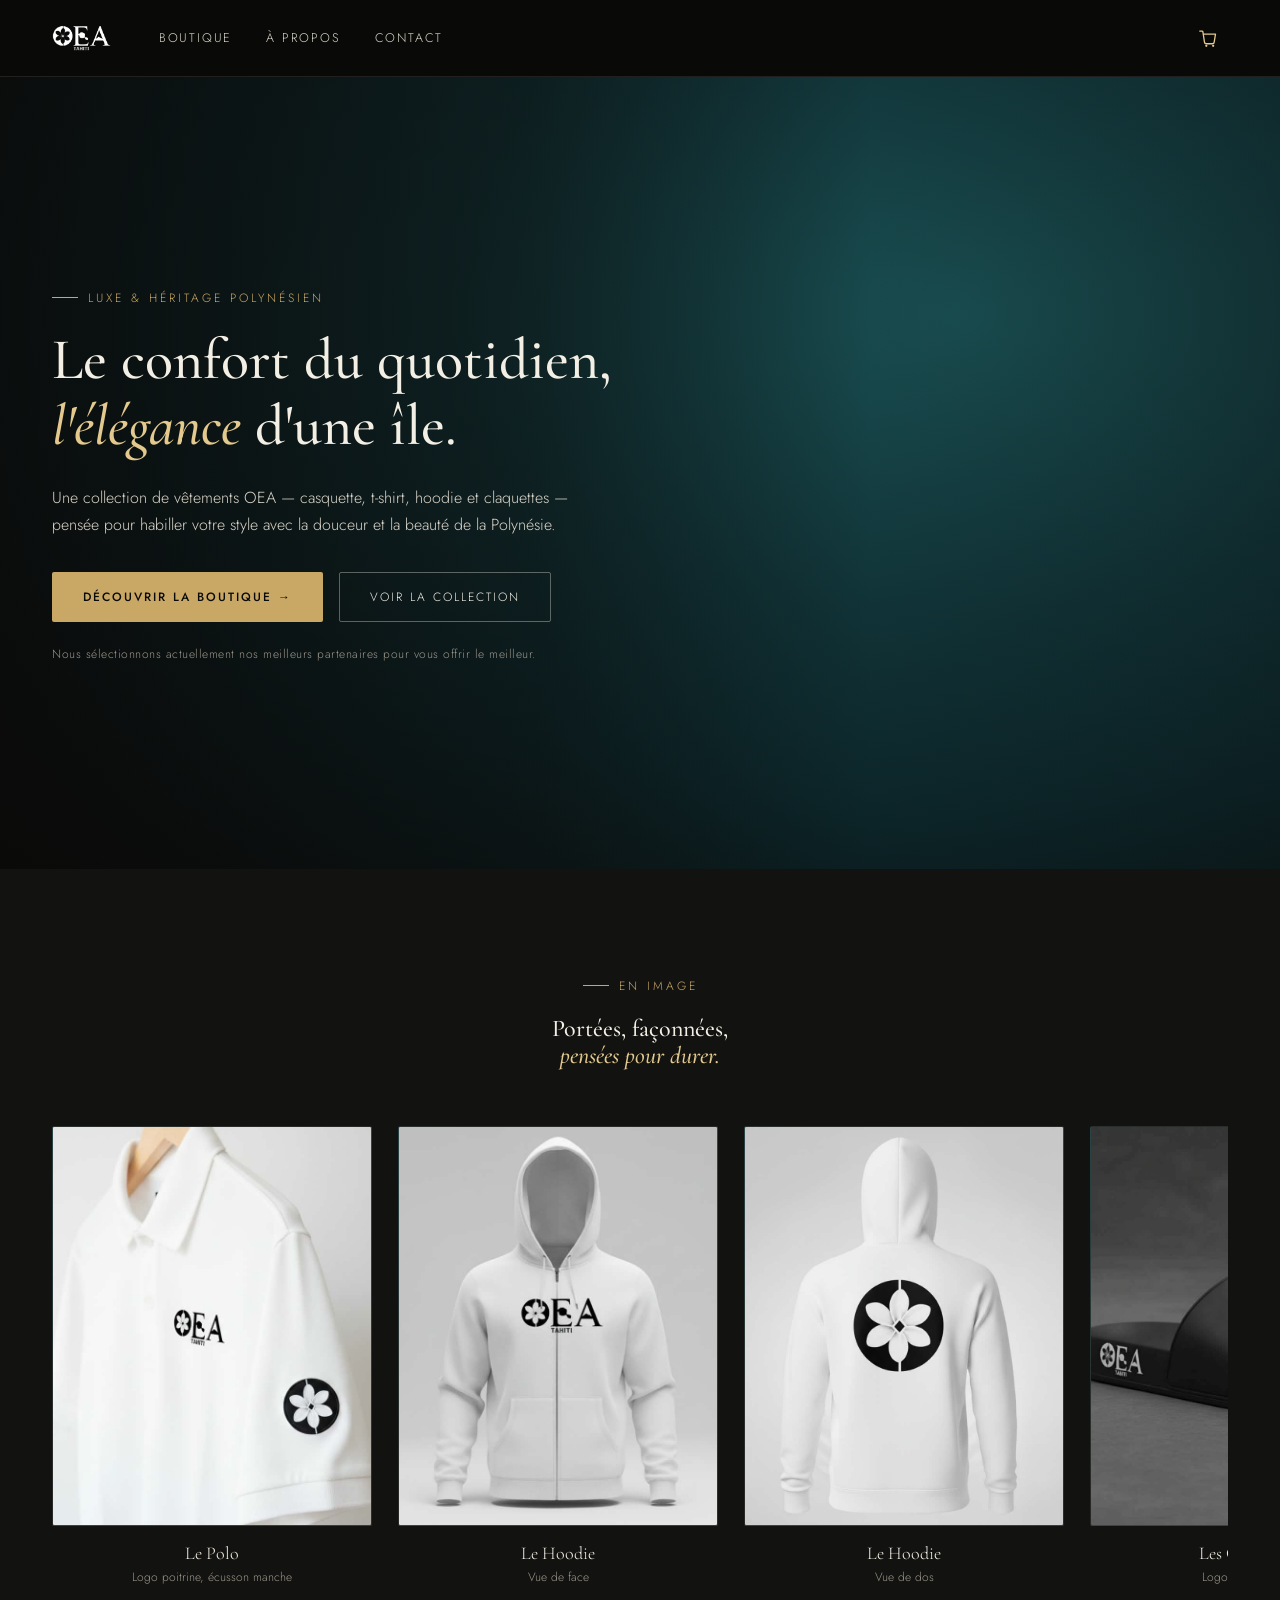
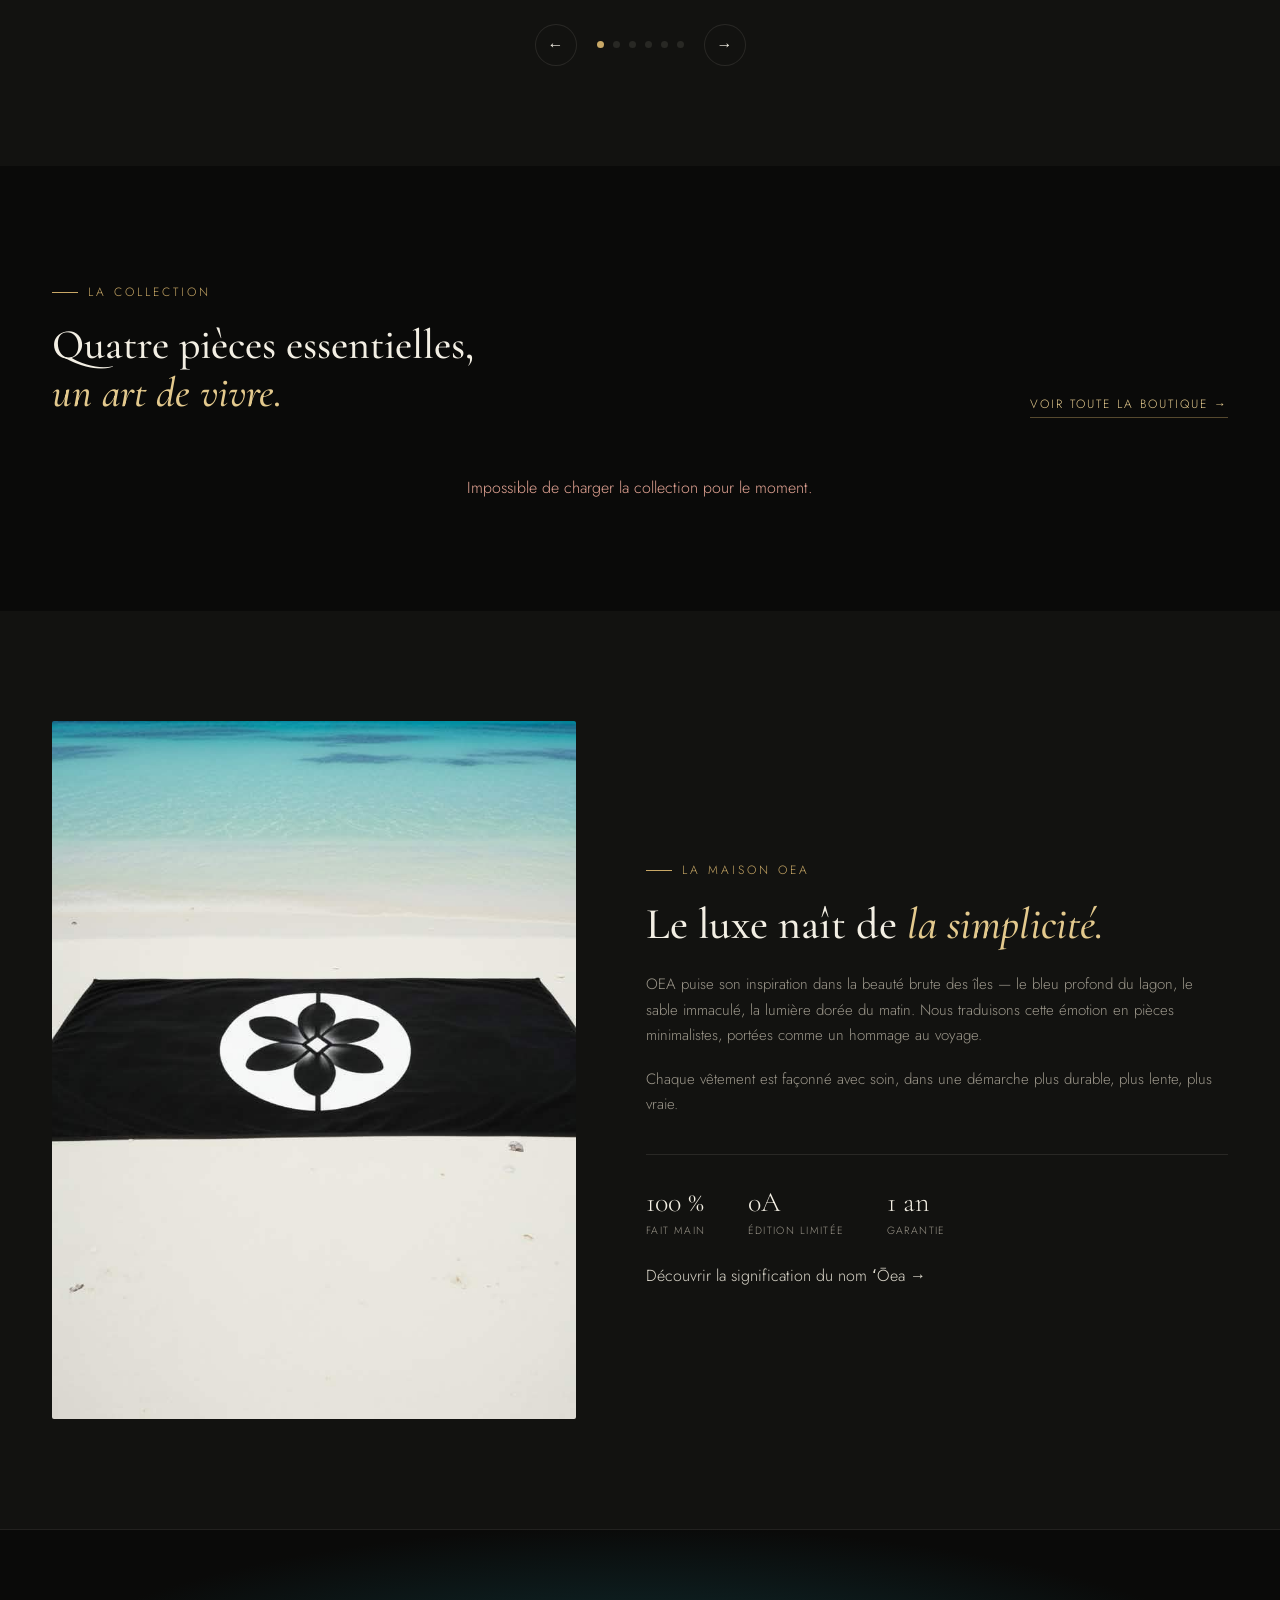
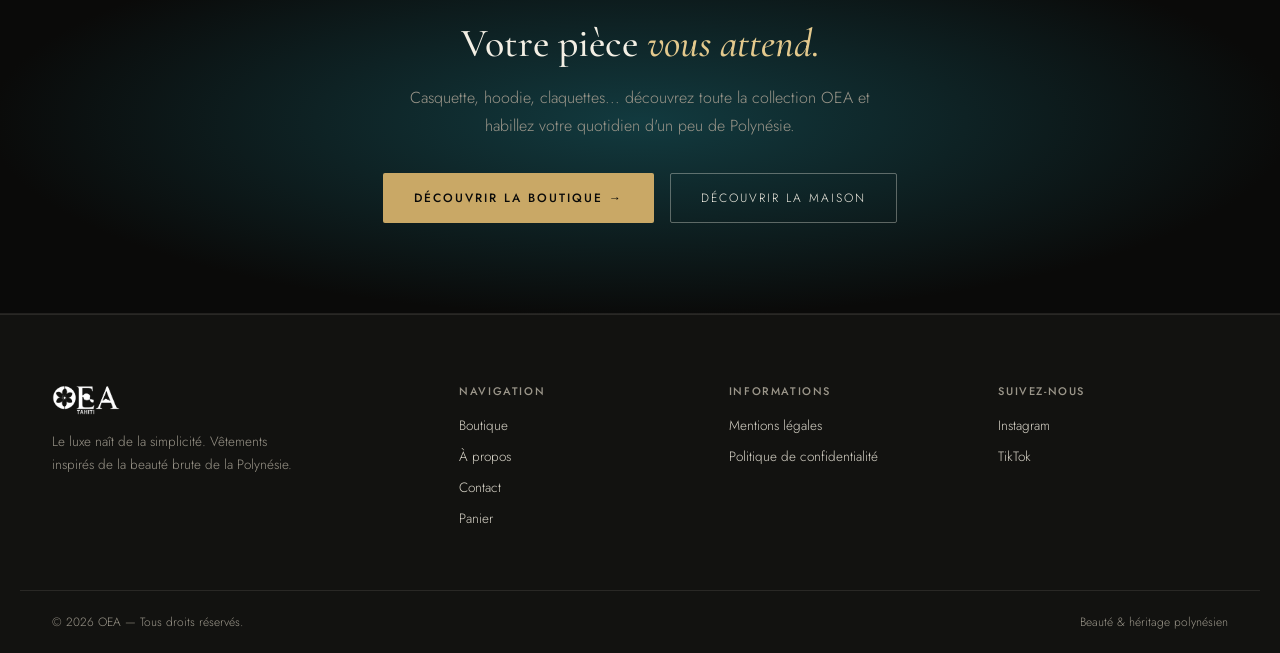
==== commit 8c2f7a60: "Update product descriptions and images in index.html V3" ====
--- a/oea/index.html
+++ b/oea/index.html
@@ -69,7 +69,7 @@
           <a href="boutique.html" class="btn btn-gold">Découvrir la boutique →</a>
           <a href="#collection" class="btn btn-outline">Voir la collection</a>
         </div>
-        <p class="hero-note">Coton brun &amp; matières nobles — Livraison offerte dès 50€</p>
+        <p class="hero-note">Nous sélectionnons actuellement nos meilleurs partenaires pour vous offrir le meilleur.</p>
       </div>
     </div>
   </section>
@@ -79,22 +79,22 @@
     <div class="container">
       <div class="section-lede">
         <span class="eyebrow" style="justify-content:center;">En image</span>
-        <h2>Portées, brodées,<br><em>pensées pour durer.</em></h2>
+        <h2>Portées, façonnées,<br><em>pensées pour durer.</em></h2>
       </div>
       <div class="carousel">
         <div class="carousel-track">
           <div class="carousel-slide">
             <div class="carousel-media">
-              <img src="assets/images/produit-polo-logo.jpg" alt="Polo OEA blanc, logo brodé tiaré sur la poitrine et écusson sur la manche">
+              <img src="assets/images/produit-polo-logo.jpg" alt="Polo OEA blanc, logo tiaré sur la poitrine et écusson sur la manche">
             </div>
             <div class="carousel-caption">
               <div class="cap-title">Le Polo</div>
-              <div class="cap-sub">Logo brodé, écusson manche</div>
-            </div>
-          </div>
-          <div class="carousel-slide">
-            <div class="carousel-media">
-              <img src="assets/images/produit-hoodie-front.jpg" alt="Hoodie zippé OEA blanc, logo OEA Tahiti brodé sur la poitrine">
+              <div class="cap-sub">Logo poitrine, écusson manche</div>
+            </div>
+          </div>
+          <div class="carousel-slide">
+            <div class="carousel-media">
+              <img src="assets/images/produit-hoodie-front.jpg" alt="Hoodie zippé OEA blanc, logo OEA Tahiti sur la poitrine">
             </div>
             <div class="carousel-caption">
               <div class="cap-title">Le Hoodie</div>
@@ -103,7 +103,7 @@
           </div>
           <div class="carousel-slide">
             <div class="carousel-media">
-              <img src="assets/images/produit-hoodie-back.jpg" alt="Dos d'un hoodie OEA blanc, large fleur de tiaré brodée">
+              <img src="assets/images/produit-hoodie-back.jpg" alt="Dos d'un hoodie OEA blanc, large fleur de tiaré">
             </div>
             <div class="carousel-caption">
               <div class="cap-title">Le Hoodie</div>
@@ -116,7 +116,7 @@
             </div>
             <div class="carousel-caption">
               <div class="cap-title">Les Claquettes</div>
-              <div class="cap-sub">Logo brodé sur la lanière</div>
+              <div class="cap-sub">Logo sur la lanière</div>
             </div>
           </div>
           <div class="carousel-slide">
@@ -130,7 +130,7 @@
           </div>
           <div class="carousel-slide">
             <div class="carousel-media">
-              <img src="assets/images/produit-boxer.jpg" alt="Boxer OEA blanc, ceinture logotée, fleur de tiare brodée">
+              <img src="assets/images/produit-boxer.jpg" alt="Boxer OEA blanc, ceinture logotée, fleur de tiare">
             </div>
             <div class="carousel-caption">
               <div class="cap-title">Le Boxer</div>
@@ -158,66 +158,10 @@
         <a href="boutique.html" class="section-link">Voir toute la boutique →</a>
       </div>
 
-      <div class="product-grid">
-        <article class="product-card">
-          <div class="product-media">
-            <span class="product-badge">Nouveau</span>
-            <img src="https://images.unsplash.com/photo-1691256676359-20e5c6d4bc92?auto=format&fit=crop&w=800&q=80" alt="Casquette OEA en coton brun chiné" onerror="this.style.display='none'">
-          </div>
-          <div class="product-body">
-            <h3>La Casquette</h3>
-            <p class="desc">Coton brun chiné, brodée main</p>
-            <div class="product-foot">
-              <span class="product-price">49 €</span>
-              <a href="boutique.html" class="product-link">Voir le produit →</a>
-            </div>
-          </div>
-        </article>
-
-        <article class="product-card">
-          <div class="product-media">
-            <span class="product-badge">Best-seller</span>
-            <img src="https://images.unsplash.com/photo-1620799139652-715e4d5b232d?auto=format&fit=crop&w=800&q=80" alt="T-shirt OEA en lin premium" onerror="this.style.display='none'">
-          </div>
-          <div class="product-body">
-            <h3>Le T-Shirt</h3>
-            <p class="desc">Lin premium, coupe étudiée</p>
-            <div class="product-foot">
-              <span class="product-price">79 €</span>
-              <a href="boutique.html" class="product-link">Voir le produit →</a>
-            </div>
-          </div>
-        </article>
-
-        <article class="product-card">
-          <div class="product-media">
-            <span class="product-badge">Édition</span>
-            <img src="assets/images/produit-hoodie-front.jpg" alt="Hoodie OEA en coton molletonné, logo brodé">
-          </div>
-          <div class="product-body">
-            <h3>Le Hoodie</h3>
-            <p class="desc">Coton molletonné, capuche brodée</p>
-            <div class="product-foot">
-              <span class="product-price">129 €</span>
-              <a href="boutique.html" class="product-link">Voir le produit →</a>
-            </div>
-          </div>
-        </article>
-
-        <article class="product-card">
-          <div class="product-media">
-            <span class="product-badge">Artisanal</span>
-            <img src="assets/images/produit-claquettes.jpg" alt="Claquettes OEA — slide noir, logo fleur de tiare brodé">
-          </div>
-          <div class="product-body">
-            <h3>Les Claquettes</h3>
-            <p class="desc">Sangles en cuir cousu main</p>
-            <div class="product-foot">
-              <span class="product-price">99 €</span>
-              <a href="boutique.html" class="product-link">Voir le produit →</a>
-            </div>
-          </div>
-        </article>
+      <!-- Grille chargée dynamiquement depuis Airtable par js/main.js — identique à boutique.html,
+           limitée aux 4 premiers articles via data-limit -->
+      <div class="product-grid" id="products-grid" data-limit="4">
+        <!-- Chargement en cours... -->
       </div>
     </div>
   </section>
@@ -228,18 +172,14 @@
       <div class="split">
         <div class="split-media">
           <div class="frame">
-            <img src="assets/images/produit-serviette-fleur.jpg" alt="Fleur OEA brodée sur serviette de plage noire, lagon turquoise en arrière-plan">
-          </div>
-          <div class="split-tag">
-            <div class="tag-title">oA</div>
-            <div class="tag-sub">Esthétique créée en Polynésie</div>
+            <img src="assets/images/produit-serviette-fleur.jpg" alt="Fleur OEA sur serviette de plage noire, lagon turquoise en arrière-plan">
           </div>
         </div>
         <div class="split-copy">
           <span class="eyebrow">La maison OEA</span>
           <h2>Le luxe naît de <em>la simplicité.</em></h2>
           <p>OEA puise son inspiration dans la beauté brute des îles — le bleu profond du lagon, le sable immaculé, la lumière dorée du matin. Nous traduisons cette émotion en pièces minimalistes, portées comme un hommage au voyage.</p>
-          <p>Chaque vêtement est façonné avec soin, brodé à la main, dans une démarche plus durable, plus lente, plus vraie.</p>
+          <p>Chaque vêtement est façonné avec soin, dans une démarche plus durable, plus lente, plus vraie.</p>
           <div class="stat-row">
             <div>
               <div class="stat-num">100 %</div>
--- a/oea/css/style.css
+++ b/oea/css/style.css
@@ -130,6 +130,8 @@
   outline: 2px solid var(--oea-gold-light);
   outline-offset: 3px;
 }
+.btn:disabled { opacity: 0.6; cursor: default; transform: none !important; }
+.btn-block { width: 100%; justify-content: center; }
 
 /* ------------------------- Header ------------------------- */
 .site-header {
@@ -200,11 +202,54 @@
   border-radius: var(--radius);
 }
 
+/* Icône panier (header) */
+.cart-link {
+  position: relative;
+  display: inline-flex;
+  align-items: center;
+  justify-content: center;
+  width: 40px;
+  height: 40px;
+  color: var(--oea-gold-light);
+  flex-shrink: 0;
+  border-radius: var(--radius);
+  transition: color 0.2s ease, background 0.2s ease;
+}
+.cart-link:hover { color: var(--oea-gold); background: rgba(255,255,255,0.04); }
+.cart-icon { width: 21px; height: 21px; }
+.cart-badge {
+  position: absolute;
+  top: 2px;
+  right: 2px;
+  min-width: 16px;
+  height: 16px;
+  padding: 0 4px;
+  border-radius: 999px;
+  background: var(--oea-gold);
+  color: var(--oea-black);
+  font-family: var(--font-body);
+  font-size: 10px;
+  font-weight: 600;
+  display: flex;
+  align-items: center;
+  justify-content: center;
+  line-height: 1;
+  transform: scale(0);
+  transition: transform 0.2s ease;
+}
+.cart-link.has-items .cart-badge { transform: scale(1); }
+.cart-badge.pulse { animation: cartPulse 0.4s ease; }
+@keyframes cartPulse {
+  0% { transform: scale(1); }
+  45% { transform: scale(1.4); }
+  100% { transform: scale(1); }
+}
+
 @media (max-width: 900px) {
   .main-nav { display: none; }
   .header-cta { display: none; }
   .nav-toggle { display: block; }
-  .header-inner { justify-content: space-between; padding: 16px 20px; }
+  .header-inner { justify-content: space-between; padding: 16px 20px; gap: 14px; }
   .main-nav.open {
     display: flex;
     flex-direction: column;
@@ -300,6 +345,9 @@
   overflow: hidden;
 }
 .product-media img { width: 100%; height: 100%; object-fit: cover; }
+.product-media a { display: block; width: 100%; height: 100%; }
+.product-media a img { transition: transform 0.4s ease; }
+.product-media a:hover img { transform: scale(1.04); }
 .product-badge {
   position: absolute;
   top: 14px;
@@ -315,10 +363,54 @@
 .product-body { padding: 20px 20px 22px; }
 .product-body h3 { font-size: 21px; margin-bottom: 6px; }
 .product-body .desc { font-size: 13.5px; color: var(--oea-text-muted); margin-bottom: 16px; }
-.product-foot { display: flex; align-items: center; justify-content: space-between; }
+
+/* Pied de carte produit : prix + CTA compact sur une ligne, lisible et discret */
+.product-foot {
+  display: flex;
+  align-items: center;
+  justify-content: space-between;
+  gap: 12px;
+  padding-top: 16px;
+  margin-top: 2px;
+  border-top: 1px solid var(--oea-border);
+}
+.product-price-row { display: flex; align-items: baseline; gap: 6px; white-space: nowrap; flex-shrink: 0; }
+.product-price-amount {
+  font-family: var(--font-display);
+  font-size: 23px;
+  color: var(--oea-cream);
+  letter-spacing: 0.2px;
+  line-height: 1;
+  white-space: nowrap;
+}
+.product-price-amount .price-decimals { font-size: 14px; color: var(--oea-text-muted); }
+.product-price-currency {
+  font-size: 10.5px;
+  letter-spacing: 1.6px;
+  text-transform: uppercase;
+  color: var(--oea-gold-light);
+  white-space: nowrap;
+}
+/* Ancienne mise en page (conservée pour compatibilité, non utilisée par le rendu Airtable actuel) */
 .product-price { font-family: var(--font-display); font-size: 19px; color: var(--oea-cream); }
 .product-link { font-size: 11px; letter-spacing: 1.4px; text-transform: uppercase; color: var(--oea-gold-light); background: none; border: none; padding: 0; }
 .product-link:hover { color: var(--oea-cream); }
+
+.btn-add-cart {
+  padding: 9px 16px;
+  font-size: 10.5px;
+  letter-spacing: 1.6px;
+  flex-shrink: 0;
+}
+.btn-add-cart.added {
+  background: var(--oea-gold);
+  border-color: var(--oea-gold);
+  color: var(--oea-black);
+}
+
+@media (max-width: 380px) {
+  .product-foot { flex-wrap: wrap; }
+}
 
 @media (max-width: 1000px) { .product-grid { grid-template-columns: repeat(2, 1fr); } }
 @media (max-width: 560px) { .product-grid { grid-template-columns: 1fr; } }
@@ -548,6 +640,98 @@
 .carousel-dots { display: flex; gap: 9px; }
 .carousel-dot { width: 7px; height: 7px; border-radius: 50%; background: var(--oea-border); border: none; padding: 0; }
 .carousel-dot.active { background: var(--oea-gold); }
+
+/* ------------------------- Panier ------------------------- */
+.cart-layout { display: grid; grid-template-columns: 1fr 380px; gap: 60px; align-items: start; }
+.cart-lines { display: flex; flex-direction: column; gap: 28px; }
+.cart-line {
+  display: grid;
+  grid-template-columns: 96px 1fr auto auto;
+  gap: 24px;
+  align-items: center;
+  padding: 8px 8px 28px;
+  border-bottom: 1px solid var(--oea-border);
+}
+.cart-line-media { width: 96px; height: 96px; border-radius: var(--radius); overflow: hidden; background: var(--oea-panel); flex-shrink: 0; }
+.cart-line-media img { width: 100%; height: 100%; object-fit: cover; }
+.cart-line-info { display: flex; flex-direction: column; gap: 4px; }
+.cart-line-name { font-family: var(--font-display); font-size: 19px; color: var(--oea-cream); line-height: 1.3; }
+.cart-line-price { font-size: 12.5px; color: var(--oea-text-muted); margin-bottom: 8px; }
+.cart-line-qty {
+  display: inline-flex;
+  align-items: center;
+  gap: 4px;
+  border: 1px solid var(--oea-border);
+  border-radius: 999px;
+  padding: 4px;
+  width: fit-content;
+}
+.qty-btn {
+  background: none;
+  border: 1px solid transparent;
+  color: var(--oea-cream);
+  font-size: 15px;
+  width: 26px;
+  height: 26px;
+  border-radius: 50%;
+  display: flex;
+  align-items: center;
+  justify-content: center;
+  line-height: 1;
+  transition: border-color 0.2s ease, color 0.2s ease, background 0.2s ease;
+}
+.qty-btn:hover { color: var(--oea-gold-light); border-color: rgba(201,168,102,0.4); background: rgba(201,168,102,0.08); }
+.qty-value { font-size: 13.5px; min-width: 22px; text-align: center; }
+.cart-line-total { font-family: var(--font-display); font-size: 19px; color: var(--oea-cream); white-space: nowrap; }
+.cart-line-remove {
+  background: none;
+  border: 1px solid transparent;
+  color: var(--oea-text-muted);
+  font-size: 14px;
+  width: 30px;
+  height: 30px;
+  border-radius: 50%;
+  display: flex;
+  align-items: center;
+  justify-content: center;
+  transition: border-color 0.2s ease, color 0.2s ease;
+}
+.cart-line-remove:hover { color: #e3a494; border-color: rgba(227,164,148,0.4); }
+
+.cart-summary {
+  background: var(--oea-panel);
+  border: 1px solid var(--oea-border);
+  padding: 38px 34px;
+  border-radius: var(--radius);
+  position: sticky;
+  top: 100px;
+}
+.cart-summary h3 { font-size: 21px; margin-bottom: 26px; }
+.cart-summary-row { display: flex; justify-content: space-between; align-items: baseline; font-size: 14.5px; color: var(--oea-text); margin-bottom: 16px; }
+.cart-summary-note { color: var(--oea-text-muted); font-size: 12.5px; }
+.cart-summary-total {
+  border-top: 1px solid var(--oea-border);
+  padding-top: 20px;
+  margin-top: 8px;
+  font-family: var(--font-display);
+  font-size: 22px;
+  color: var(--oea-cream);
+}
+.cart-summary .btn-block { margin-top: 24px; }
+.cart-summary .form-note { margin-top: 16px; }
+
+.cart-empty { text-align: center; padding: 60px 0 80px; }
+.cart-empty p { color: var(--oea-text-muted); margin-bottom: 28px; font-size: 15px; }
+
+@media (max-width: 880px) {
+  .cart-layout { grid-template-columns: 1fr; gap: 46px; }
+  .cart-summary { position: static; }
+}
+@media (max-width: 600px) {
+  .cart-line { grid-template-columns: 76px 1fr; row-gap: 16px; position: relative; padding-right: 30px; }
+  .cart-line-total { grid-column: 2; justify-self: start; }
+  .cart-line-remove { position: absolute; top: 4px; right: 0; }
+}
 
 /* ------------------------- Footer ------------------------- */
 .site-footer { background: var(--oea-black-soft); border-top: 1px solid var(--oea-border); padding: 70px 0 0; }
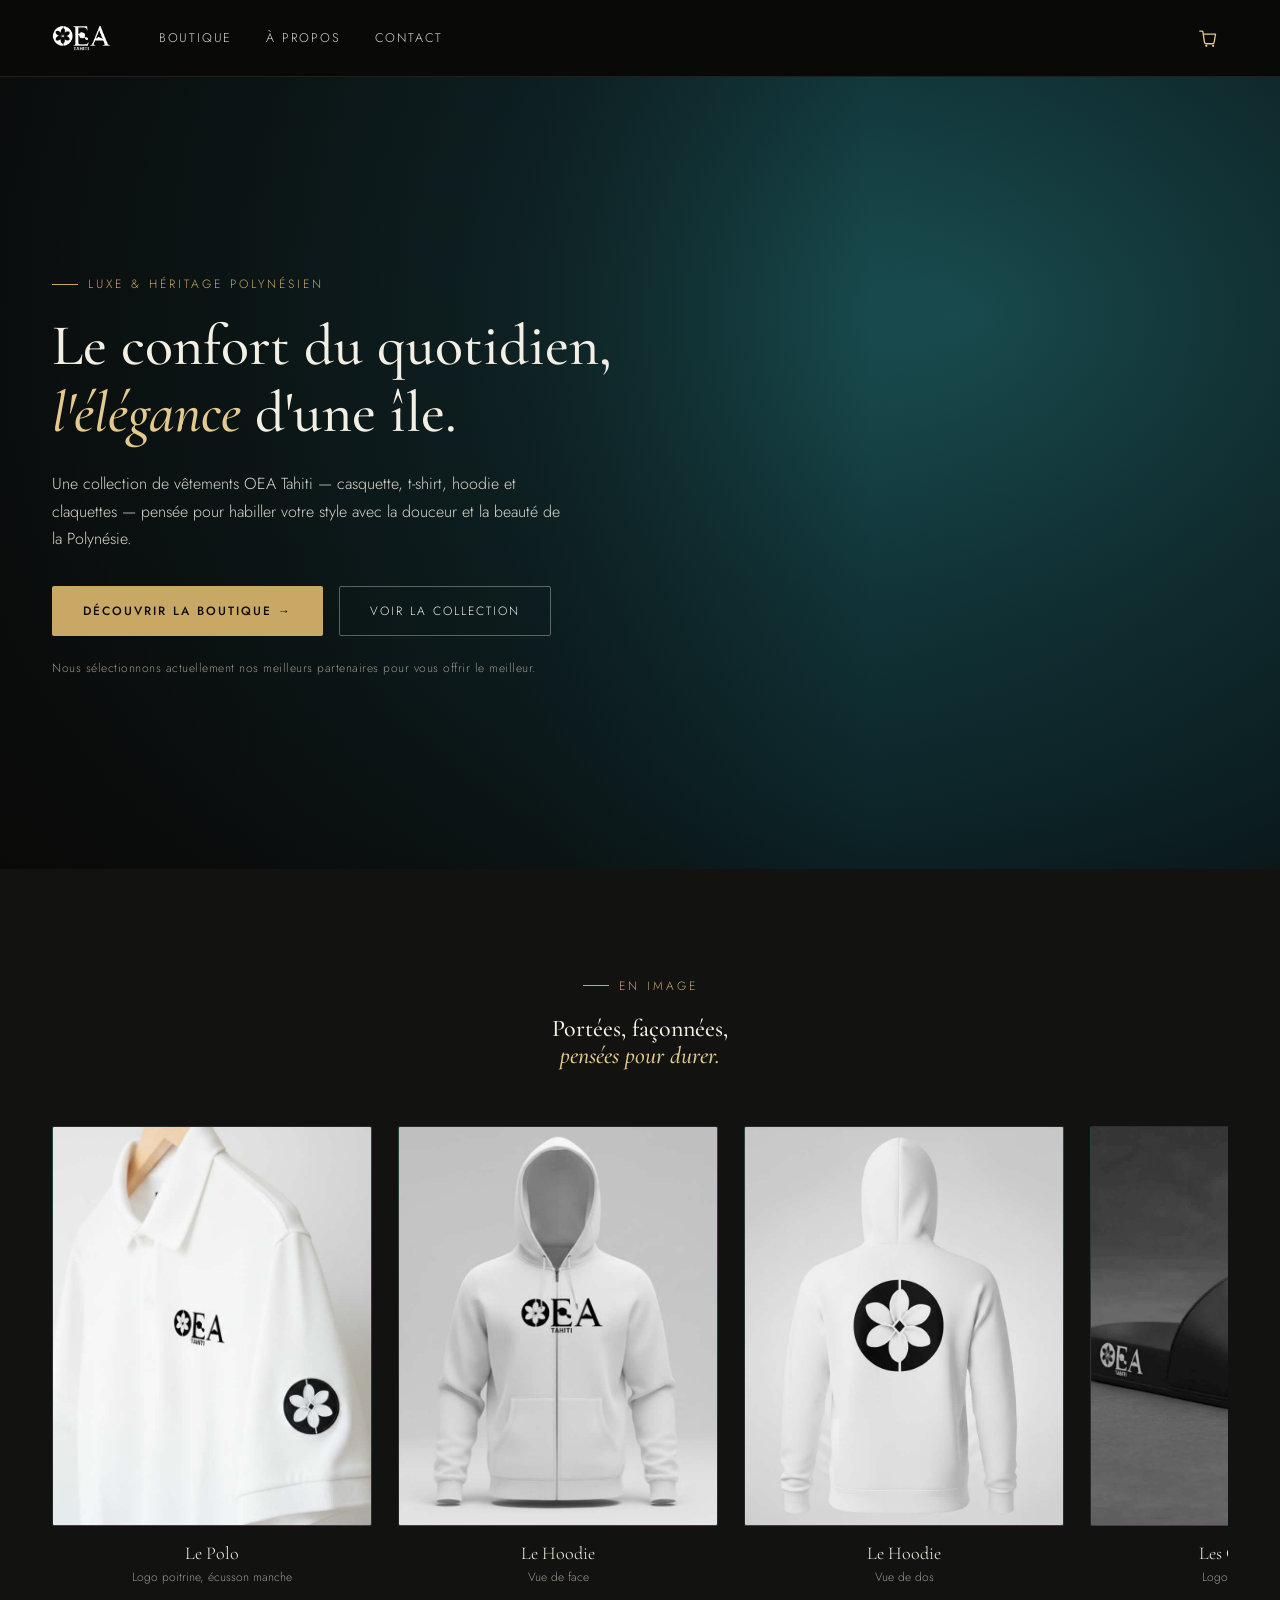
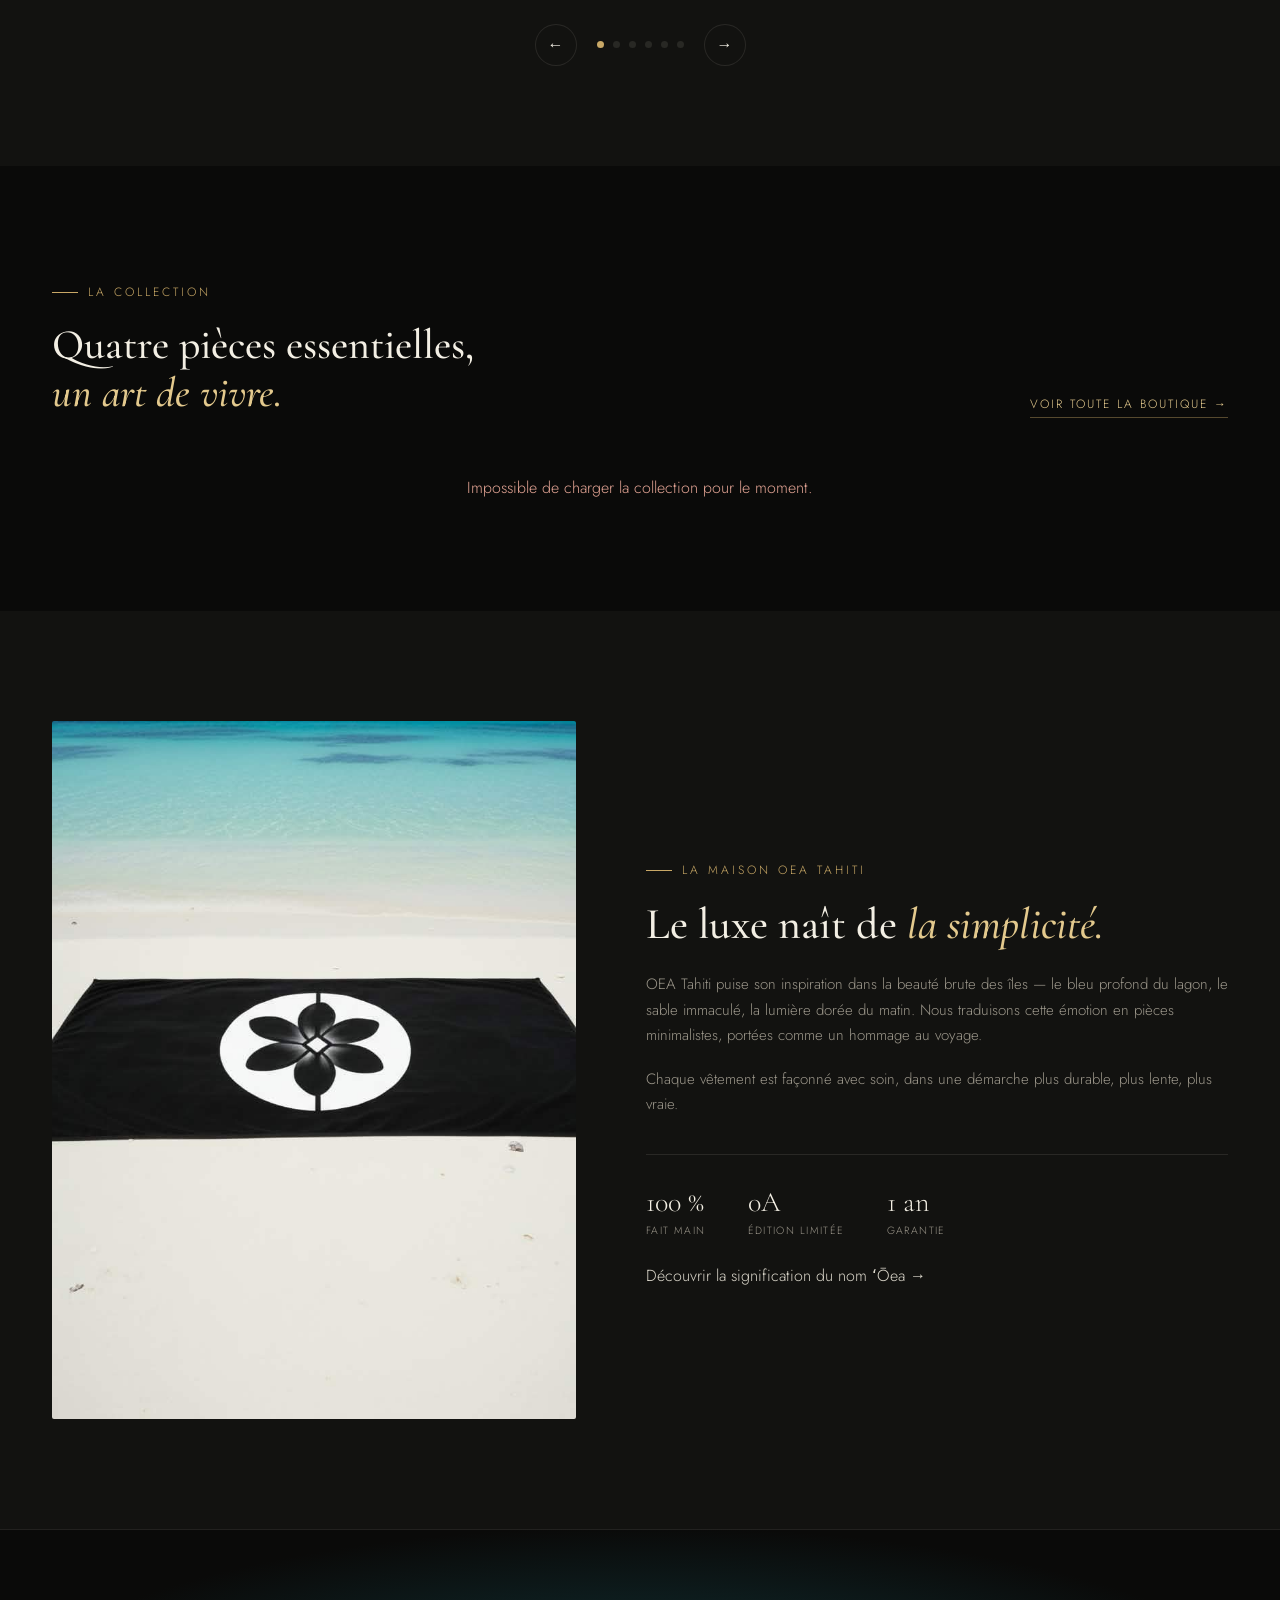
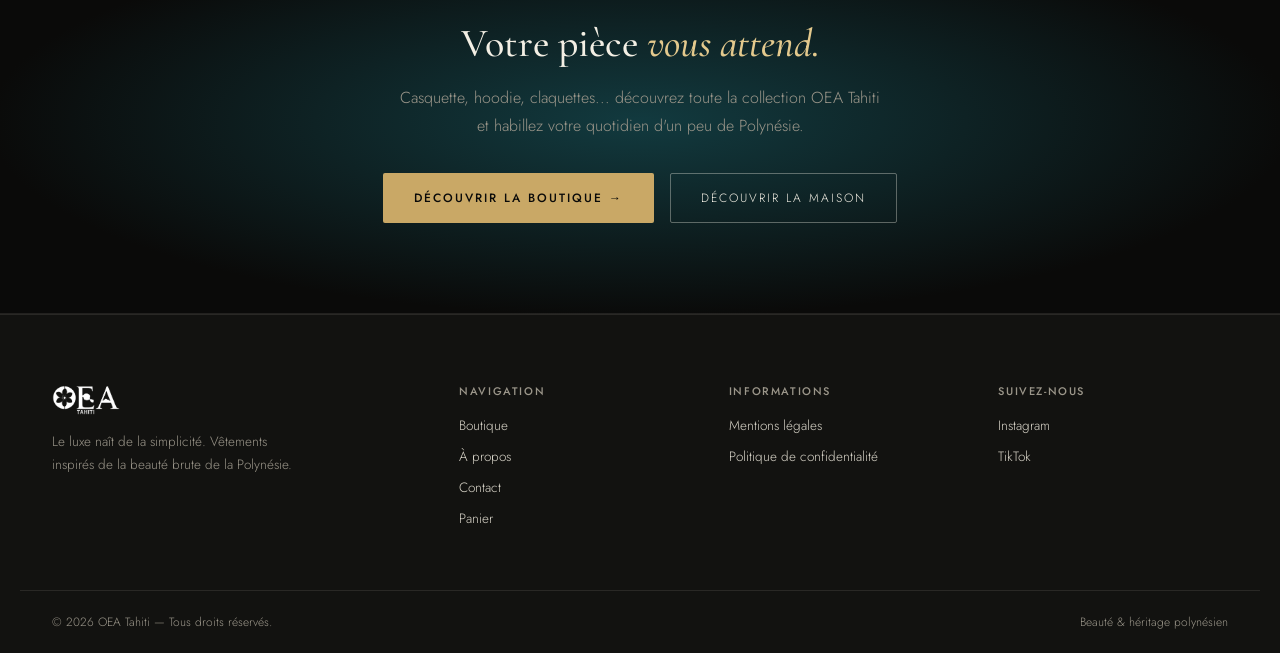
==== commit 1015d07c: "Update references to OEA to OEA Tahiti" ====
--- a/oea/index.html
+++ b/oea/index.html
@@ -15,7 +15,7 @@
 <link rel="apple-touch-icon" sizes="120x120" href="assets/icons/apple-touch-icon-120.png">
 <meta name="apple-mobile-web-app-capable" content="yes">
 <meta name="apple-mobile-web-app-status-bar-style" content="black-translucent">
-<meta name="apple-mobile-web-app-title" content="OEA">
+<meta name="apple-mobile-web-app-title" content="OEA Tahiti">
 <meta name="mobile-web-app-capable" content="yes">
 <link rel="stylesheet" href="css/style.css">
 <script type="application/ld+json">
@@ -59,12 +59,12 @@
 
   <!-- HERO -->
   <section class="hero">
-    <img src="https://images.pexels.com/photos/30422272/pexels-photo-30422272.jpeg?auto=compress&cs=tinysrgb&w=1920" alt="" class="hero-bg-img" onerror="this.style.display='none'">
+    <img src="https://images.pexels.com/photos/33980508/pexels-photo-33980508.jpeg?auto=compress&cs=tinysrgb&w=1920" alt="" class="hero-bg-img" onerror="this.style.display='none'">
     <div class="hero-inner">
       <div class="hero-content">
         <span class="eyebrow">Luxe &amp; héritage polynésien</span>
         <h1>Le confort du quotidien,<br><em>l'élégance</em> d'une île.</h1>
-        <p class="lead">Une collection de vêtements OEA — casquette, t-shirt, hoodie et claquettes — pensée pour habiller votre style avec la douceur et la beauté de la Polynésie.</p>
+        <p class="lead">Une collection de vêtements OEA Tahiti — casquette, t-shirt, hoodie et claquettes — pensée pour habiller votre style avec la douceur et la beauté de la Polynésie.</p>
         <div class="hero-ctas">
           <a href="boutique.html" class="btn btn-gold">Découvrir la boutique →</a>
           <a href="#collection" class="btn btn-outline">Voir la collection</a>
@@ -85,7 +85,7 @@
         <div class="carousel-track">
           <div class="carousel-slide">
             <div class="carousel-media">
-              <img src="assets/images/produit-polo-logo.jpg" alt="Polo OEA blanc, logo tiaré sur la poitrine et écusson sur la manche">
+              <img src="assets/images/produit-polo-logo.jpg" alt="Polo OEA Tahiti blanc, logo tiaré sur la poitrine et écusson sur la manche">
             </div>
             <div class="carousel-caption">
               <div class="cap-title">Le Polo</div>
@@ -94,7 +94,7 @@
           </div>
           <div class="carousel-slide">
             <div class="carousel-media">
-              <img src="assets/images/produit-hoodie-front.jpg" alt="Hoodie zippé OEA blanc, logo OEA Tahiti sur la poitrine">
+              <img src="assets/images/produit-hoodie-front.jpg" alt="Hoodie zippé OEA Tahiti blanc, logo OEA Tahiti sur la poitrine">
             </div>
             <div class="carousel-caption">
               <div class="cap-title">Le Hoodie</div>
@@ -103,7 +103,7 @@
           </div>
           <div class="carousel-slide">
             <div class="carousel-media">
-              <img src="assets/images/produit-hoodie-back.jpg" alt="Dos d'un hoodie OEA blanc, large fleur de tiaré">
+              <img src="assets/images/produit-hoodie-back.jpg" alt="Dos d'un hoodie OEA Tahiti blanc, large fleur de tiaré">
             </div>
             <div class="carousel-caption">
               <div class="cap-title">Le Hoodie</div>
@@ -112,7 +112,7 @@
           </div>
           <div class="carousel-slide">
             <div class="carousel-media">
-              <img src="assets/images/produit-claquettes.jpg" alt="Claquettes OEA noires, logo fleur de tiare sur la lanière">
+              <img src="assets/images/produit-claquettes.jpg" alt="Claquettes OEA Tahiti noires, logo fleur de tiare sur la lanière">
             </div>
             <div class="carousel-caption">
               <div class="cap-title">Les Claquettes</div>
@@ -121,7 +121,7 @@
           </div>
           <div class="carousel-slide">
             <div class="carousel-media">
-              <img src="assets/images/produit-serviette-logo.jpg" alt="Serviette de plage OEA noire, logo complet, posée sur le sable face au lagon">
+              <img src="assets/images/produit-serviette-logo.jpg" alt="Serviette de plage OEA Tahiti noire, logo complet, posée sur le sable face au lagon">
             </div>
             <div class="carousel-caption">
               <div class="cap-title">La Serviette</div>
@@ -130,7 +130,7 @@
           </div>
           <div class="carousel-slide">
             <div class="carousel-media">
-              <img src="assets/images/produit-boxer.jpg" alt="Boxer OEA blanc, ceinture logotée, fleur de tiare">
+              <img src="assets/images/produit-boxer.jpg" alt="Boxer OEA Tahiti blanc, ceinture logotée, fleur de tiare">
             </div>
             <div class="carousel-caption">
               <div class="cap-title">Le Boxer</div>
@@ -166,19 +166,19 @@
     </div>
   </section>
 
-  <!-- MAISON OEA (aperçu) -->
+  <!-- MAISON OEA Tahiti (aperçu) -->
   <section class="section section-alt">
     <div class="container">
       <div class="split">
         <div class="split-media">
           <div class="frame">
-            <img src="assets/images/produit-serviette-fleur.jpg" alt="Fleur OEA sur serviette de plage noire, lagon turquoise en arrière-plan">
+            <img src="assets/images/produit-serviette-fleur.jpg" alt="Fleur OEA Tahiti sur serviette de plage noire, lagon turquoise en arrière-plan">
           </div>
         </div>
         <div class="split-copy">
-          <span class="eyebrow">La maison OEA</span>
+          <span class="eyebrow">La maison OEA Tahiti</span>
           <h2>Le luxe naît de <em>la simplicité.</em></h2>
-          <p>OEA puise son inspiration dans la beauté brute des îles — le bleu profond du lagon, le sable immaculé, la lumière dorée du matin. Nous traduisons cette émotion en pièces minimalistes, portées comme un hommage au voyage.</p>
+          <p>OEA Tahiti puise son inspiration dans la beauté brute des îles — le bleu profond du lagon, le sable immaculé, la lumière dorée du matin. Nous traduisons cette émotion en pièces minimalistes, portées comme un hommage au voyage.</p>
           <p>Chaque vêtement est façonné avec soin, dans une démarche plus durable, plus lente, plus vraie.</p>
           <div class="stat-row">
             <div>
@@ -204,7 +204,7 @@
   <section class="cta-banner">
     <div class="container">
       <h2>Votre pièce <em>vous attend.</em></h2>
-      <p>Casquette, hoodie, claquettes... découvrez toute la collection OEA et habillez votre quotidien d'un peu de Polynésie.</p>
+      <p>Casquette, hoodie, claquettes... découvrez toute la collection OEA Tahiti et habillez votre quotidien d'un peu de Polynésie.</p>
       <div class="ctas">
         <a href="boutique.html" class="btn btn-gold">Découvrir la boutique →</a>
         <a href="a-propos.html" class="btn btn-outline">Découvrir la maison</a>
@@ -241,7 +241,7 @@
     </div>
   </div>
   <div class="footer-bottom">
-    <span>© <span data-year>2026</span> OEA — Tous droits réservés.</span>
+    <span>© <span data-year>2026</span> OEA Tahiti — Tous droits réservés.</span>
     <span>Beauté &amp; héritage polynésien</span>
   </div>
 </footer>
--- a/oea/css/style.css
+++ b/oea/css/style.css
@@ -772,3 +772,48 @@
 .page-hero .eyebrow { margin-bottom: 22px; }
 .page-hero h1 { font-size: clamp(30px, 4vw, 46px); max-width: 720px; }
 .page-hero p.lead { color: var(--oea-text-muted); max-width: 560px; margin-top: 20px; font-size: 15px; }
+
+/* ------------------------- Bannière d'installation iOS ------------------------- */
+.ios-install-banner {
+  position: fixed;
+  left: 16px;
+  right: 16px;
+  bottom: -120px;
+  z-index: 300;
+  background: var(--oea-panel);
+  border: 1px solid var(--oea-gold);
+  border-radius: 8px;
+  padding: 18px 44px 18px 18px;
+  box-shadow: 0 10px 30px rgba(0,0,0,0.5);
+  transition: bottom 0.4s ease;
+  max-width: 420px;
+  margin: 0 auto;
+}
+.ios-install-banner.show { bottom: 20px; }
+.ios-install-banner p { font-size: 13.5px; color: var(--oea-text); line-height: 1.6; margin: 0; }
+.ios-install-banner strong { color: var(--oea-cream); font-family: var(--font-display); font-size: 15px; }
+.ios-share-icon {
+  display: inline-flex;
+  align-items: center;
+  justify-content: center;
+  width: 18px;
+  height: 18px;
+  border: 1.5px solid var(--oea-gold-light);
+  border-radius: 4px;
+  color: var(--oea-gold-light);
+  font-size: 12px;
+  line-height: 1;
+  margin: 0 1px;
+}
+.ios-install-close {
+  position: absolute;
+  top: 10px;
+  right: 12px;
+  background: none;
+  border: none;
+  color: var(--oea-text-muted);
+  font-size: 16px;
+  width: 24px;
+  height: 24px;
+}
+.ios-install-close:hover { color: var(--oea-cream); }
